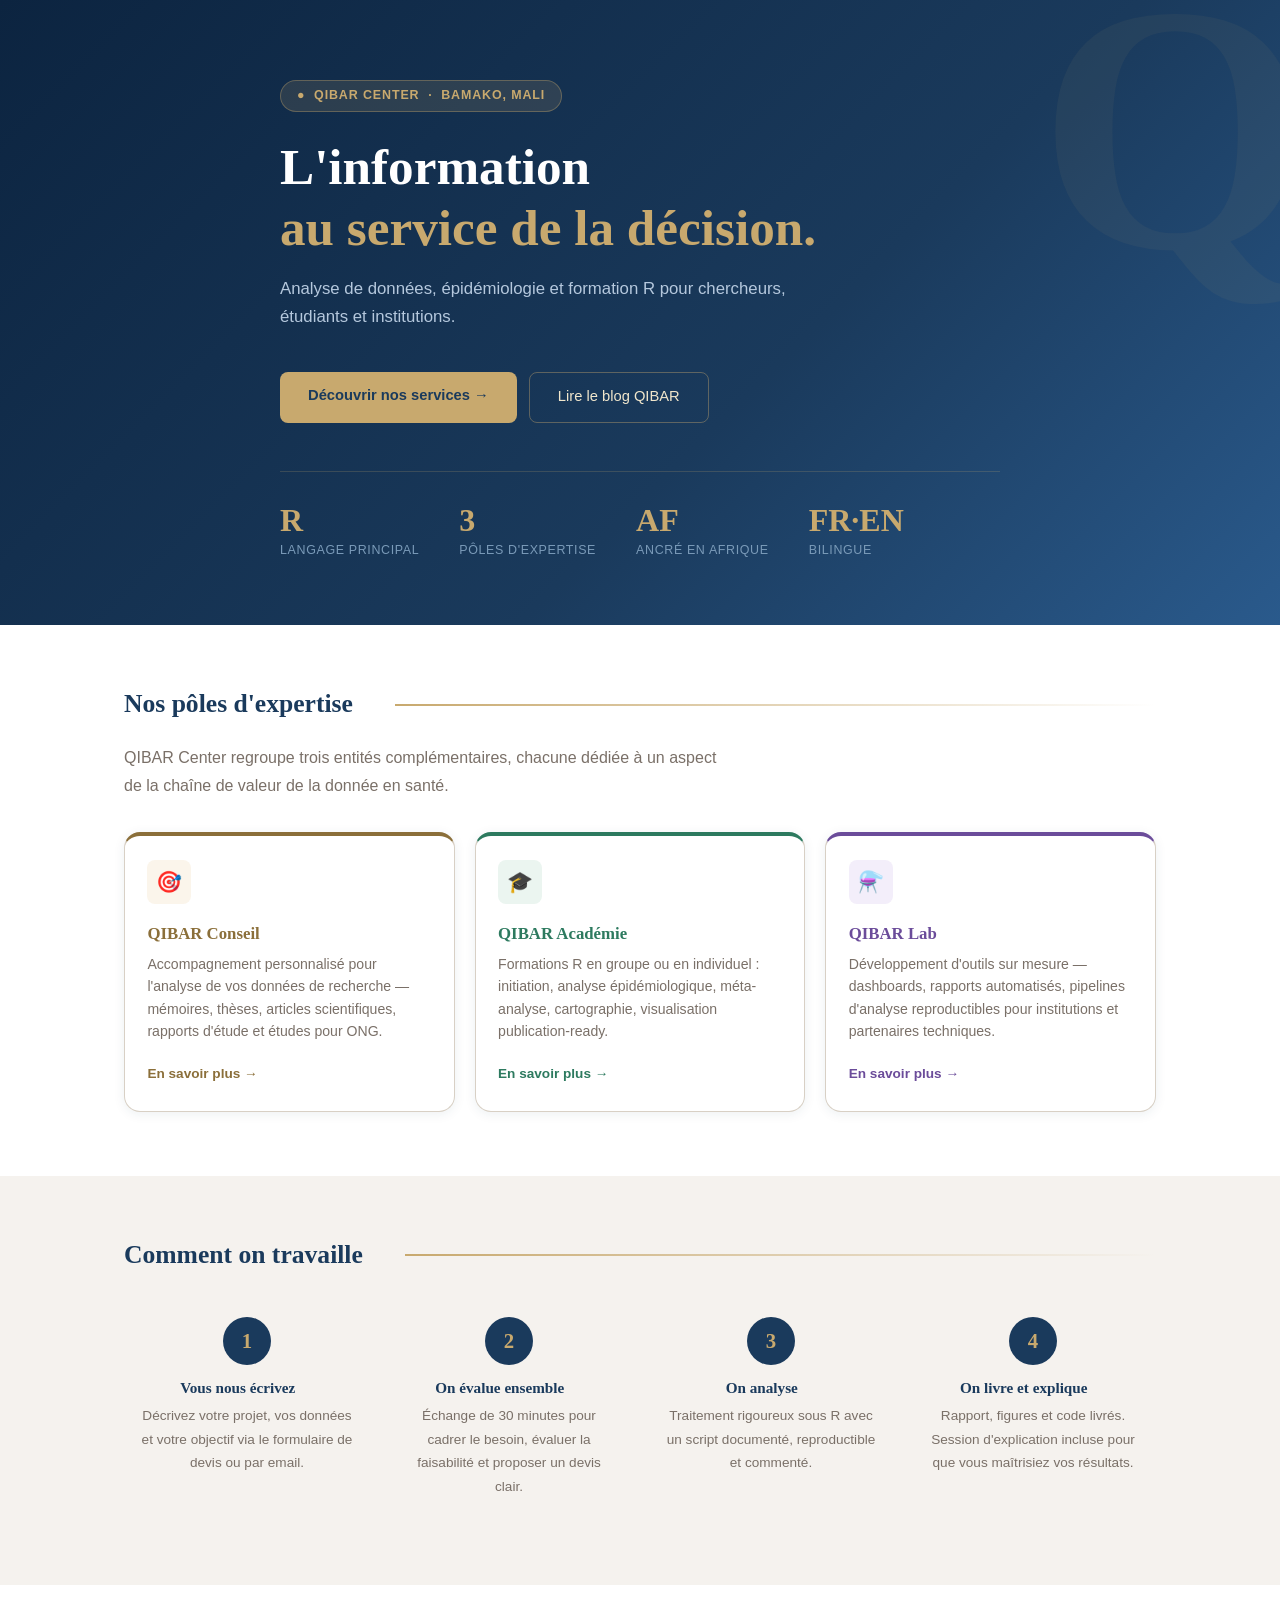
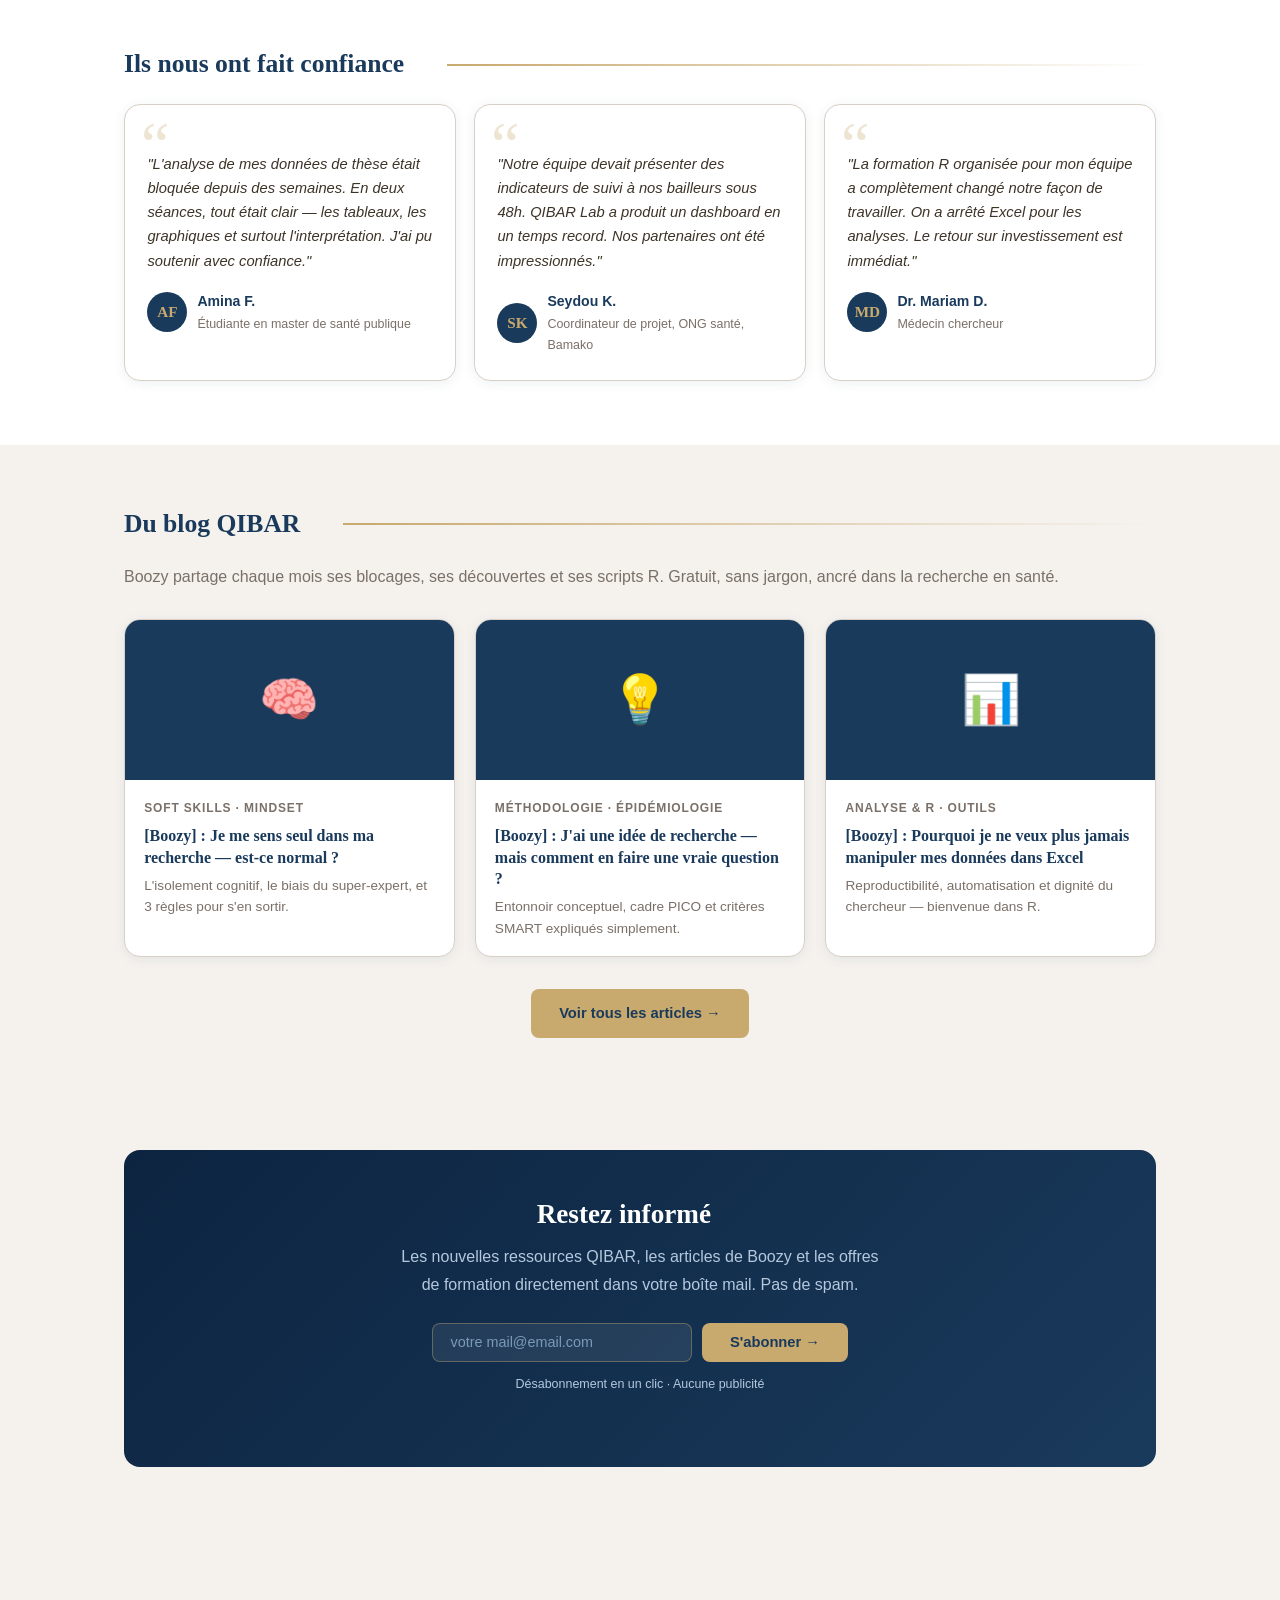
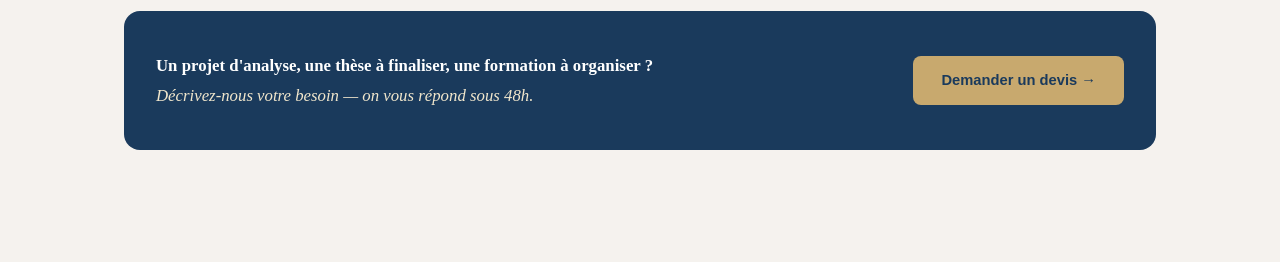
==== docs/index.html @ 80544b4d "Pages" ====
<!DOCTYPE html>
<html xmlns="http://www.w3.org/1999/xhtml" lang="en" xml:lang="en"><head>

<meta charset="utf-8">
<meta name="generator" content="quarto-1.6.32">

<meta name="viewport" content="width=device-width, initial-scale=1.0, user-scalable=yes">


<title>QIBAR Center</title>
<style>
code{white-space: pre-wrap;}
span.smallcaps{font-variant: small-caps;}
div.columns{display: flex; gap: min(4vw, 1.5em);}
div.column{flex: auto; overflow-x: auto;}
div.hanging-indent{margin-left: 1.5em; text-indent: -1.5em;}
ul.task-list{list-style: none;}
ul.task-list li input[type="checkbox"] {
  width: 0.8em;
  margin: 0 0.8em 0.2em -1em; /* quarto-specific, see https://github.com/quarto-dev/quarto-cli/issues/4556 */ 
  vertical-align: middle;
}
.display.math{display: block; text-align: center; margin: 0.5rem auto;}
</style>


<link href="./images/favicon.png" rel="icon" type="image/png">
<script src="site_libs/clipboard/clipboard.min.js"></script>
<script src="site_libs/quarto-html/tabby.min.js"></script>
<script src="site_libs/quarto-html/popper.min.js"></script>
<script src="site_libs/quarto-html/tippy.umd.min.js"></script>
<script src="site_libs/quarto-html/anchor.min.js"></script>
<link href="site_libs/quarto-html/tippy.css" rel="stylesheet">
<link href="site_libs/quarto-html/light-border.css" rel="stylesheet">
<link href="site_libs/quarto-html/quarto-html-5acaefe6876f2fc5583d865d9e6bf35c.min.css" rel="stylesheet" append-hash="true" data-mode="light">
<link href="site_libs/quarto-html/quarto-syntax-highlighting-2486e1f0a3ee9ee1fc393803a1361cdb.css" rel="stylesheet" id="quarto-text-highlighting-styles">
<style>html{ scroll-behavior: smooth; }</style>


<link rel="stylesheet" href="styles.css">
<meta property="og:title" content="QIBAR Center — Data · Research · Formation">
<meta property="og:description" content="Analyse de données, épidémiologie et formation R pour chercheurs et institutions en Afrique.">
<meta property="og:image" content="images/og.png">
<meta property="og:site_name" content="QIBAR Center">
</head>

<body>





<!-- ── HERO ──────────────────────────────────────────────────────────────── -->
<section class="hero">
  <div class="hero-inner">
    <div class="hero-badge">●&nbsp; QIBAR Center &nbsp;·&nbsp; Bamako, Mali</div>
    <h1>L'information<br><span>au service de la décision.</span></h1>
    <p class="hero-sub">
      Analyse de données, épidémiologie et formation R pour chercheurs,
      étudiants et institutions.
    </p>
    <div class="hero-ctas">
      <a href="services.html" class="btn-primary">Découvrir nos services →</a>
      <a href="https://boozygit.github.io/Blog/" target="_blank" class="btn-secondary">Lire le blog QIBAR</a>
    </div>
    <div class="hero-stats">
      <div>
        <span class="stat-val">R</span>
        <span class="stat-label">Langage principal</span>
      </div>
      <div>
        <span class="stat-val">3</span>
        <span class="stat-label">Pôles d'expertise</span>
      </div>
      <div>
        <span class="stat-val">AF</span>
        <span class="stat-label">Ancré en Afrique</span>
      </div>
      <div>
        <span class="stat-val">FR·EN</span>
        <span class="stat-label">Bilingue</span>
      </div>
    </div>
  </div>
</section>

<!-- ── NOS PÔLES ─────────────────────────────────────────────────────────── -->
<section class="section" style="background:#fff">
  <div class="container-qibar">
    <div class="sec-label">
      <h2 class="anchored">Nos pôles d'expertise</h2>
      <div class="sec-line"></div>
    </div>
    <p style="color:var(--qibar-gris);max-width:600px;margin-bottom:2rem">
      QIBAR Center regroupe trois entités complémentaires, chacune dédiée à un
      aspect de la chaîne de valeur de la donnée en santé.
    </p>
    <div class="branches-grid">

      <div class="branch-card conseil">
        <div class="branch-icon">🎯</div>
        <p class="branch-name">QIBAR Conseil</p>
        <p class="branch-desc">
          Accompagnement personnalisé pour l'analyse de vos données de recherche —
          mémoires, thèses, articles scientifiques, rapports d'étude et études pour ONG.
        </p>
        <a href="services.html#conseil" class="branch-link">En savoir plus →</a>
      </div>

      <div class="branch-card academie">
        <div class="branch-icon">🎓</div>
        <p class="branch-name">QIBAR Académie</p>
        <p class="branch-desc">
          Formations R en groupe ou en individuel : initiation, analyse épidémiologique,
          méta-analyse, cartographie, visualisation publication-ready.
        </p>
        <a href="services.html#academie" class="branch-link">En savoir plus →</a>
      </div>

      <div class="branch-card lab">
        <div class="branch-icon">⚗️</div>
        <p class="branch-name">QIBAR Lab</p>
        <p class="branch-desc">
          Développement d'outils sur mesure — dashboards, rapports automatisés,
          pipelines d'analyse reproductibles pour institutions et partenaires techniques.
        </p>
        <a href="services.html#lab" class="branch-link">En savoir plus →</a>
      </div>

    </div>
  </div>
</section>

<!-- ── COMMENT ON TRAVAILLE ──────────────────────────────────────────────── -->
<section class="section" style="background:var(--qibar-sable)">
  <div class="container-qibar">
    <div class="sec-label">
      <h2 class="anchored">Comment on travaille</h2>
      <div class="sec-line"></div>
    </div>
    <div class="process-grid">
      <div class="process-step">
        <div class="process-num">1</div>
        <h4 class="anchored">Vous nous écrivez</h4>
        <p>Décrivez votre projet, vos données et votre objectif via le formulaire de devis ou par email.</p>
      </div>
      <div class="process-step">
        <div class="process-num">2</div>
        <h4 class="anchored">On évalue ensemble</h4>
        <p>Échange de 30 minutes pour cadrer le besoin, évaluer la faisabilité et proposer un devis clair.</p>
      </div>
      <div class="process-step">
        <div class="process-num">3</div>
        <h4 class="anchored">On analyse</h4>
        <p>Traitement rigoureux sous R avec un script documenté, reproductible et commenté.</p>
      </div>
      <div class="process-step">
        <div class="process-num">4</div>
        <h4 class="anchored">On livre et explique</h4>
        <p>Rapport, figures et code livrés. Session d'explication incluse pour que vous maîtrisiez vos résultats.</p>
      </div>
    </div>
  </div>
</section>

<!-- ── TÉMOIGNAGES ────────────────────────────────────────────────────────── -->
<section class="section" style="background:#fff">
  <div class="container-qibar">
    <div class="sec-label">
      <h2 class="anchored">Ils nous ont fait confiance</h2>
      <div class="sec-line"></div>
    </div>
    <div class="testimonials-grid">

      <div class="testimonial-card">
        <p class="testimonial-text">
          "L'analyse de mes données de thèse était bloquée depuis des semaines.
          En deux séances, tout était clair — les tableaux, les graphiques et surtout
          l'interprétation. J'ai pu soutenir avec confiance."
        </p>
        <div class="testimonial-author">
          <div class="author-avatar">AF</div>
          <div>
            <p class="author-name">Amina F.</p>
            <p class="author-role">Étudiante en master de santé publique</p>
          </div>
        </div>
      </div>

      <div class="testimonial-card">
        <p class="testimonial-text">
          "Notre équipe devait présenter des indicateurs de suivi à nos bailleurs
          sous 48h. QIBAR Lab a produit un dashboard en un temps record.
          Nos partenaires ont été impressionnés."
        </p>
        <div class="testimonial-author">
          <div class="author-avatar">SK</div>
          <div>
            <p class="author-name">Seydou K.</p>
            <p class="author-role">Coordinateur de projet, ONG santé, Bamako</p>
          </div>
        </div>
      </div>

      <div class="testimonial-card">
        <p class="testimonial-text">
          "La formation R organisée pour mon équipe a complètement changé notre
          façon de travailler. On a arrêté Excel pour les analyses. Le retour sur
          investissement est immédiat."
        </p>
        <div class="testimonial-author">
          <div class="author-avatar">MD</div>
          <div>
            <p class="author-name">Dr. Mariam D.</p>
            <p class="author-role">Médecin chercheur</p>
          </div>
        </div>
      </div>

    </div>
  </div>
</section>

<!-- ── BLOG PREVIEW ───────────────────────────────────────────────────────── -->
<section class="section" style="background:var(--qibar-sable)">
  <div class="container-qibar">
    <div class="sec-label">
      <h2 class="anchored">Du blog QIBAR</h2>
      <div class="sec-line"></div>
    </div>
    <p style="color:var(--qibar-gris);margin-bottom:1.75rem">
      Boozy partage chaque mois ses blocages, ses découvertes et ses scripts R.
      Gratuit, sans jargon, ancré dans la recherche en santé.
    </p>
    <div class="blog-grid">

      <a href="https://boozygit.github.io/Blog/posts/031-boozy-solitude-chercheur/index.html" target="_blank" class="blog-card">
        <div class="blog-card-img">🧠</div>
        <div class="blog-card-body">
          <p class="blog-card-cat">Soft Skills · Mindset</p>
          <p class="blog-card-title">[Boozy] : Je me sens seul dans ma recherche — est-ce normal ?</p>
          <p class="blog-card-desc">L'isolement cognitif, le biais du super-expert, et 3 règles pour s'en sortir.</p>
        </div>
      </a>

      <a href="https://boozygit.github.io/Blog/posts/001-boozy-idee-question-recherche/index.html" target="_blank" class="blog-card">
        <div class="blog-card-img">💡</div>
        <div class="blog-card-body">
          <p class="blog-card-cat">Méthodologie · Épidémiologie</p>
          <p class="blog-card-title">[Boozy] : J'ai une idée de recherche — mais comment en faire une vraie question ?</p>
          <p class="blog-card-desc">Entonnoir conceptuel, cadre PICO et critères SMART expliqués simplement.</p>
        </div>
      </a>

      <a href="https://boozygit.github.io/Blog/posts/005-boozy-excel-vers-r/index.html" target="_blank" class="blog-card">
        <div class="blog-card-img">📊</div>
        <div class="blog-card-body">
          <p class="blog-card-cat">Analyse &amp; R · Outils</p>
          <p class="blog-card-title">[Boozy] : Pourquoi je ne veux plus jamais manipuler mes données dans Excel</p>
          <p class="blog-card-desc">Reproductibilité, automatisation et dignité du chercheur — bienvenue dans R.</p>
        </div>
      </a>

    </div>
    <div style="text-align:center;margin-top:2rem">
      <a href="https://boozygit.github.io/Blog/" target="_blank" class="btn-primary">
        Voir tous les articles →
      </a>
    </div>
  </div>
</section>

<!-- ── NEWSLETTER ─────────────────────────────────────────────────────────── -->
<section style="padding:0 1.5rem 3rem">
  <div class="container-qibar">
    <div class="newsletter-section">
      <h2 style="border:none;margin-top:0" class="anchored">Restez informé</h2>
      <p>Les nouvelles ressources QIBAR, les articles de Boozy et les offres de formation
         directement dans votre boîte mail. Pas de spam.</p>
      <!-- Remplacer l'action par votre URL Brevo -->
      <form class="newsletter-form" action="https://05f21676.sibforms.com/serve/[base64]" method="post">
        <input type="email" name="EMAIL" placeholder="votre mail@email.com" required="">
        <button type="submit" class="btn-primary">S'abonner →</button>
      </form>
      <p class="newsletter-note">Désabonnement en un clic · Aucune publicité</p>
    </div>
  </div>
</section>

<!-- ── CTA FINAL ──────────────────────────────────────────────────────────── -->
<section style="padding:0 1.5rem 4rem">
  <div class="container-qibar">
    <div class="cta-banner">
      <p><strong>Un projet d'analyse, une thèse à finaliser, une formation à organiser ?</strong><br>
         Décrivez-nous votre besoin — on vous répond sous 48h.</p>
      <a href="contact.html" class="btn-primary">Demander un devis →</a>
    </div>
  </div>
</section>


<script id="quarto-html-after-body" type="application/javascript">
window.document.addEventListener("DOMContentLoaded", function (event) {
  const toggleBodyColorMode = (bsSheetEl) => {
    const mode = bsSheetEl.getAttribute("data-mode");
    const bodyEl = window.document.querySelector("body");
    if (mode === "dark") {
      bodyEl.classList.add("quarto-dark");
      bodyEl.classList.remove("quarto-light");
    } else {
      bodyEl.classList.add("quarto-light");
      bodyEl.classList.remove("quarto-dark");
    }
  }
  const toggleBodyColorPrimary = () => {
    const bsSheetEl = window.document.querySelector("link#quarto-bootstrap");
    if (bsSheetEl) {
      toggleBodyColorMode(bsSheetEl);
    }
  }
  toggleBodyColorPrimary();  
  const tabsets =  window.document.querySelectorAll(".panel-tabset-tabby")
  tabsets.forEach(function(tabset) {
    const tabby = new Tabby('#' + tabset.id);
  });
  const icon = "";
  const anchorJS = new window.AnchorJS();
  anchorJS.options = {
    placement: 'right',
    icon: icon
  };
  anchorJS.add('.anchored');
  const isCodeAnnotation = (el) => {
    for (const clz of el.classList) {
      if (clz.startsWith('code-annotation-')) {                     
        return true;
      }
    }
    return false;
  }
  const onCopySuccess = function(e) {
    // button target
    const button = e.trigger;
    // don't keep focus
    button.blur();
    // flash "checked"
    button.classList.add('code-copy-button-checked');
    var currentTitle = button.getAttribute("title");
    button.setAttribute("title", "Copied!");
    let tooltip;
    if (window.bootstrap) {
      button.setAttribute("data-bs-toggle", "tooltip");
      button.setAttribute("data-bs-placement", "left");
      button.setAttribute("data-bs-title", "Copied!");
      tooltip = new bootstrap.Tooltip(button, 
        { trigger: "manual", 
          customClass: "code-copy-button-tooltip",
          offset: [0, -8]});
      tooltip.show();    
    }
    setTimeout(function() {
      if (tooltip) {
        tooltip.hide();
        button.removeAttribute("data-bs-title");
        button.removeAttribute("data-bs-toggle");
        button.removeAttribute("data-bs-placement");
      }
      button.setAttribute("title", currentTitle);
      button.classList.remove('code-copy-button-checked');
    }, 1000);
    // clear code selection
    e.clearSelection();
  }
  const getTextToCopy = function(trigger) {
      const codeEl = trigger.previousElementSibling.cloneNode(true);
      for (const childEl of codeEl.children) {
        if (isCodeAnnotation(childEl)) {
          childEl.remove();
        }
      }
      return codeEl.innerText;
  }
  const clipboard = new window.ClipboardJS('.code-copy-button:not([data-in-quarto-modal])', {
    text: getTextToCopy
  });
  clipboard.on('success', onCopySuccess);
  if (window.document.getElementById('quarto-embedded-source-code-modal')) {
    // For code content inside modals, clipBoardJS needs to be initialized with a container option
    // TODO: Check when it could be a function (https://github.com/zenorocha/clipboard.js/issues/860)
    const clipboardModal = new window.ClipboardJS('.code-copy-button[data-in-quarto-modal]', {
      text: getTextToCopy,
      container: window.document.getElementById('quarto-embedded-source-code-modal')
    });
    clipboardModal.on('success', onCopySuccess);
  }
    var localhostRegex = new RegExp(/^(?:http|https):\/\/localhost\:?[0-9]*\//);
    var mailtoRegex = new RegExp(/^mailto:/);
      var filterRegex = new RegExp('/' + window.location.host + '/');
    var isInternal = (href) => {
        return filterRegex.test(href) || localhostRegex.test(href) || mailtoRegex.test(href);
    }
    // Inspect non-navigation links and adorn them if external
 	var links = window.document.querySelectorAll('a[href]:not(.nav-link):not(.navbar-brand):not(.toc-action):not(.sidebar-link):not(.sidebar-item-toggle):not(.pagination-link):not(.no-external):not([aria-hidden]):not(.dropdown-item):not(.quarto-navigation-tool):not(.about-link)');
    for (var i=0; i<links.length; i++) {
      const link = links[i];
      if (!isInternal(link.href)) {
        // undo the damage that might have been done by quarto-nav.js in the case of
        // links that we want to consider external
        if (link.dataset.originalHref !== undefined) {
          link.href = link.dataset.originalHref;
        }
          // target, if specified
          link.setAttribute("target", "_blank");
          if (link.getAttribute("rel") === null) {
            link.setAttribute("rel", "noopener");
          }
      }
    }
  function tippyHover(el, contentFn, onTriggerFn, onUntriggerFn) {
    const config = {
      allowHTML: true,
      maxWidth: 500,
      delay: 100,
      arrow: false,
      appendTo: function(el) {
          return el.parentElement;
      },
      interactive: true,
      interactiveBorder: 10,
      theme: 'light-border',
      placement: 'bottom-start',
    };
    if (contentFn) {
      config.content = contentFn;
    }
    if (onTriggerFn) {
      config.onTrigger = onTriggerFn;
    }
    if (onUntriggerFn) {
      config.onUntrigger = onUntriggerFn;
    }
    window.tippy(el, config); 
  }
  const noterefs = window.document.querySelectorAll('a[role="doc-noteref"]');
  for (var i=0; i<noterefs.length; i++) {
    const ref = noterefs[i];
    tippyHover(ref, function() {
      // use id or data attribute instead here
      let href = ref.getAttribute('data-footnote-href') || ref.getAttribute('href');
      try { href = new URL(href).hash; } catch {}
      const id = href.replace(/^#\/?/, "");
      const note = window.document.getElementById(id);
      if (note) {
        return note.innerHTML;
      } else {
        return "";
      }
    });
  }
  const xrefs = window.document.querySelectorAll('a.quarto-xref');
  const processXRef = (id, note) => {
    // Strip column container classes
    const stripColumnClz = (el) => {
      el.classList.remove("page-full", "page-columns");
      if (el.children) {
        for (const child of el.children) {
          stripColumnClz(child);
        }
      }
    }
    stripColumnClz(note)
    if (id === null || id.startsWith('sec-')) {
      // Special case sections, only their first couple elements
      const container = document.createElement("div");
      if (note.children && note.children.length > 2) {
        container.appendChild(note.children[0].cloneNode(true));
        for (let i = 1; i < note.children.length; i++) {
          const child = note.children[i];
          if (child.tagName === "P" && child.innerText === "") {
            continue;
          } else {
            container.appendChild(child.cloneNode(true));
            break;
          }
        }
        if (window.Quarto?.typesetMath) {
          window.Quarto.typesetMath(container);
        }
        return container.innerHTML
      } else {
        if (window.Quarto?.typesetMath) {
          window.Quarto.typesetMath(note);
        }
        return note.innerHTML;
      }
    } else {
      // Remove any anchor links if they are present
      const anchorLink = note.querySelector('a.anchorjs-link');
      if (anchorLink) {
        anchorLink.remove();
      }
      if (window.Quarto?.typesetMath) {
        window.Quarto.typesetMath(note);
      }
      // TODO in 1.5, we should make sure this works without a callout special case
      if (note.classList.contains("callout")) {
        return note.outerHTML;
      } else {
        return note.innerHTML;
      }
    }
  }
  for (var i=0; i<xrefs.length; i++) {
    const xref = xrefs[i];
    tippyHover(xref, undefined, function(instance) {
      instance.disable();
      let url = xref.getAttribute('href');
      let hash = undefined; 
      if (url.startsWith('#')) {
        hash = url;
      } else {
        try { hash = new URL(url).hash; } catch {}
      }
      if (hash) {
        const id = hash.replace(/^#\/?/, "");
        const note = window.document.getElementById(id);
        if (note !== null) {
          try {
            const html = processXRef(id, note.cloneNode(true));
            instance.setContent(html);
          } finally {
            instance.enable();
            instance.show();
          }
        } else {
          // See if we can fetch this
          fetch(url.split('#')[0])
          .then(res => res.text())
          .then(html => {
            const parser = new DOMParser();
            const htmlDoc = parser.parseFromString(html, "text/html");
            const note = htmlDoc.getElementById(id);
            if (note !== null) {
              const html = processXRef(id, note);
              instance.setContent(html);
            } 
          }).finally(() => {
            instance.enable();
            instance.show();
          });
        }
      } else {
        // See if we can fetch a full url (with no hash to target)
        // This is a special case and we should probably do some content thinning / targeting
        fetch(url)
        .then(res => res.text())
        .then(html => {
          const parser = new DOMParser();
          const htmlDoc = parser.parseFromString(html, "text/html");
          const note = htmlDoc.querySelector('main.content');
          if (note !== null) {
            // This should only happen for chapter cross references
            // (since there is no id in the URL)
            // remove the first header
            if (note.children.length > 0 && note.children[0].tagName === "HEADER") {
              note.children[0].remove();
            }
            const html = processXRef(null, note);
            instance.setContent(html);
          } 
        }).finally(() => {
          instance.enable();
          instance.show();
        });
      }
    }, function(instance) {
    });
  }
      let selectedAnnoteEl;
      const selectorForAnnotation = ( cell, annotation) => {
        let cellAttr = 'data-code-cell="' + cell + '"';
        let lineAttr = 'data-code-annotation="' +  annotation + '"';
        const selector = 'span[' + cellAttr + '][' + lineAttr + ']';
        return selector;
      }
      const selectCodeLines = (annoteEl) => {
        const doc = window.document;
        const targetCell = annoteEl.getAttribute("data-target-cell");
        const targetAnnotation = annoteEl.getAttribute("data-target-annotation");
        const annoteSpan = window.document.querySelector(selectorForAnnotation(targetCell, targetAnnotation));
        const lines = annoteSpan.getAttribute("data-code-lines").split(",");
        const lineIds = lines.map((line) => {
          return targetCell + "-" + line;
        })
        let top = null;
        let height = null;
        let parent = null;
        if (lineIds.length > 0) {
            //compute the position of the single el (top and bottom and make a div)
            const el = window.document.getElementById(lineIds[0]);
            top = el.offsetTop;
            height = el.offsetHeight;
            parent = el.parentElement.parentElement;
          if (lineIds.length > 1) {
            const lastEl = window.document.getElementById(lineIds[lineIds.length - 1]);
            const bottom = lastEl.offsetTop + lastEl.offsetHeight;
            height = bottom - top;
          }
          if (top !== null && height !== null && parent !== null) {
            // cook up a div (if necessary) and position it 
            let div = window.document.getElementById("code-annotation-line-highlight");
            if (div === null) {
              div = window.document.createElement("div");
              div.setAttribute("id", "code-annotation-line-highlight");
              div.style.position = 'absolute';
              parent.appendChild(div);
            }
            div.style.top = top - 2 + "px";
            div.style.height = height + 4 + "px";
            div.style.left = 0;
            let gutterDiv = window.document.getElementById("code-annotation-line-highlight-gutter");
            if (gutterDiv === null) {
              gutterDiv = window.document.createElement("div");
              gutterDiv.setAttribute("id", "code-annotation-line-highlight-gutter");
              gutterDiv.style.position = 'absolute';
              const codeCell = window.document.getElementById(targetCell);
              const gutter = codeCell.querySelector('.code-annotation-gutter');
              gutter.appendChild(gutterDiv);
            }
            gutterDiv.style.top = top - 2 + "px";
            gutterDiv.style.height = height + 4 + "px";
          }
          selectedAnnoteEl = annoteEl;
        }
      };
      const unselectCodeLines = () => {
        const elementsIds = ["code-annotation-line-highlight", "code-annotation-line-highlight-gutter"];
        elementsIds.forEach((elId) => {
          const div = window.document.getElementById(elId);
          if (div) {
            div.remove();
          }
        });
        selectedAnnoteEl = undefined;
      };
        // Handle positioning of the toggle
    window.addEventListener(
      "resize",
      throttle(() => {
        elRect = undefined;
        if (selectedAnnoteEl) {
          selectCodeLines(selectedAnnoteEl);
        }
      }, 10)
    );
    function throttle(fn, ms) {
    let throttle = false;
    let timer;
      return (...args) => {
        if(!throttle) { // first call gets through
            fn.apply(this, args);
            throttle = true;
        } else { // all the others get throttled
            if(timer) clearTimeout(timer); // cancel #2
            timer = setTimeout(() => {
              fn.apply(this, args);
              timer = throttle = false;
            }, ms);
        }
      };
    }
      // Attach click handler to the DT
      const annoteDls = window.document.querySelectorAll('dt[data-target-cell]');
      for (const annoteDlNode of annoteDls) {
        annoteDlNode.addEventListener('click', (event) => {
          const clickedEl = event.target;
          if (clickedEl !== selectedAnnoteEl) {
            unselectCodeLines();
            const activeEl = window.document.querySelector('dt[data-target-cell].code-annotation-active');
            if (activeEl) {
              activeEl.classList.remove('code-annotation-active');
            }
            selectCodeLines(clickedEl);
            clickedEl.classList.add('code-annotation-active');
          } else {
            // Unselect the line
            unselectCodeLines();
            clickedEl.classList.remove('code-annotation-active');
          }
        });
      }
  const findCites = (el) => {
    const parentEl = el.parentElement;
    if (parentEl) {
      const cites = parentEl.dataset.cites;
      if (cites) {
        return {
          el,
          cites: cites.split(' ')
        };
      } else {
        return findCites(el.parentElement)
      }
    } else {
      return undefined;
    }
  };
  var bibliorefs = window.document.querySelectorAll('a[role="doc-biblioref"]');
  for (var i=0; i<bibliorefs.length; i++) {
    const ref = bibliorefs[i];
    const citeInfo = findCites(ref);
    if (citeInfo) {
      tippyHover(citeInfo.el, function() {
        var popup = window.document.createElement('div');
        citeInfo.cites.forEach(function(cite) {
          var citeDiv = window.document.createElement('div');
          citeDiv.classList.add('hanging-indent');
          citeDiv.classList.add('csl-entry');
          var biblioDiv = window.document.getElementById('ref-' + cite);
          if (biblioDiv) {
            citeDiv.innerHTML = biblioDiv.innerHTML;
          }
          popup.appendChild(citeDiv);
        });
        return popup.innerHTML;
      });
    }
  }
});
</script>




<script src="site_libs/quarto-html/zenscroll-min.js"></script>
</body></html>
---- docs/site_libs/quarto-html/tippy.css ----
.tippy-box[data-animation=fade][data-state=hidden]{opacity:0}[data-tippy-root]{max-width:calc(100vw - 10px)}.tippy-box{position:relative;background-color:#333;color:#fff;border-radius:4px;font-size:14px;line-height:1.4;white-space:normal;outline:0;transition-property:transform,visibility,opacity}.tippy-box[data-placement^=top]>.tippy-arrow{bottom:0}.tippy-box[data-placement^=top]>.tippy-arrow:before{bottom:-7px;left:0;border-width:8px 8px 0;border-top-color:initial;transform-origin:center top}.tippy-box[data-placement^=bottom]>.tippy-arrow{top:0}.tippy-box[data-placement^=bottom]>.tippy-arrow:before{top:-7px;left:0;border-width:0 8px 8px;border-bottom-color:initial;transform-origin:center bottom}.tippy-box[data-placement^=left]>.tippy-arrow{right:0}.tippy-box[data-placement^=left]>.tippy-arrow:before{border-width:8px 0 8px 8px;border-left-color:initial;right:-7px;transform-origin:center left}.tippy-box[data-placement^=right]>.tippy-arrow{left:0}.tippy-box[data-placement^=right]>.tippy-arrow:before{left:-7px;border-width:8px 8px 8px 0;border-right-color:initial;transform-origin:center right}.tippy-box[data-inertia][data-state=visible]{transition-timing-function:cubic-bezier(.54,1.5,.38,1.11)}.tippy-arrow{width:16px;height:16px;color:#333}.tippy-arrow:before{content:"";position:absolute;border-color:transparent;border-style:solid}.tippy-content{position:relative;padding:5px 9px;z-index:1}
---- docs/site_libs/quarto-html/light-border.css ----
.tippy-box[data-theme~=light-border]{background-color:#fff;background-clip:padding-box;border:1px solid rgba(0,8,16,.15);color:#333;box-shadow:0 4px 14px -2px rgba(0,8,16,.08)}.tippy-box[data-theme~=light-border]>.tippy-backdrop{background-color:#fff}.tippy-box[data-theme~=light-border]>.tippy-arrow:after,.tippy-box[data-theme~=light-border]>.tippy-svg-arrow:after{content:"";position:absolute;z-index:-1}.tippy-box[data-theme~=light-border]>.tippy-arrow:after{border-color:transparent;border-style:solid}.tippy-box[data-theme~=light-border][data-placement^=top]>.tippy-arrow:before{border-top-color:#fff}.tippy-box[data-theme~=light-border][data-placement^=top]>.tippy-arrow:after{border-top-color:rgba(0,8,16,.2);border-width:7px 7px 0;top:17px;left:1px}.tippy-box[data-theme~=light-border][data-placement^=top]>.tippy-svg-arrow>svg{top:16px}.tippy-box[data-theme~=light-border][data-placement^=top]>.tippy-svg-arrow:after{top:17px}.tippy-box[data-theme~=light-border][data-placement^=bottom]>.tippy-arrow:before{border-bottom-color:#fff;bottom:16px}.tippy-box[data-theme~=light-border][data-placement^=bottom]>.tippy-arrow:after{border-bottom-color:rgba(0,8,16,.2);border-width:0 7px 7px;bottom:17px;left:1px}.tippy-box[data-theme~=light-border][data-placement^=bottom]>.tippy-svg-arrow>svg{bottom:16px}.tippy-box[data-theme~=light-border][data-placement^=bottom]>.tippy-svg-arrow:after{bottom:17px}.tippy-box[data-theme~=light-border][data-placement^=left]>.tippy-arrow:before{border-left-color:#fff}.tippy-box[data-theme~=light-border][data-placement^=left]>.tippy-arrow:after{border-left-color:rgba(0,8,16,.2);border-width:7px 0 7px 7px;left:17px;top:1px}.tippy-box[data-theme~=light-border][data-placement^=left]>.tippy-svg-arrow>svg{left:11px}.tippy-box[data-theme~=light-border][data-placement^=left]>.tippy-svg-arrow:after{left:12px}.tippy-box[data-theme~=light-border][data-placement^=right]>.tippy-arrow:before{border-right-color:#fff;right:16px}.tippy-box[data-theme~=light-border][data-placement^=right]>.tippy-arrow:after{border-width:7px 7px 7px 0;right:17px;top:1px;border-right-color:rgba(0,8,16,.2)}.tippy-box[data-theme~=light-border][data-placement^=right]>.tippy-svg-arrow>svg{right:11px}.tippy-box[data-theme~=light-border][data-placement^=right]>.tippy-svg-arrow:after{right:12px}.tippy-box[data-theme~=light-border]>.tippy-svg-arrow{fill:#fff}.tippy-box[data-theme~=light-border]>.tippy-svg-arrow:after{background-image:url([data-uri]);background-size:16px 6px;width:16px;height:6px}
---- docs/site_libs/quarto-html/quarto-html-5acaefe6876f2fc5583d865d9e6bf35c.min.css ----
.top-right{position:absolute;top:1em;right:1em}.visually-hidden{border:0;clip:rect(0 0 0 0);height:auto;margin:0;overflow:hidden;padding:0;position:absolute;width:1px;white-space:nowrap}.hidden{display:none !important}.zindex-bottom{z-index:-1 !important}figure.figure{display:block}.quarto-layout-panel{margin-bottom:1em}.quarto-layout-panel>figure{width:100%}.quarto-layout-panel>figure>figcaption,.quarto-layout-panel>.panel-caption{margin-top:10pt}.quarto-layout-panel>.table-caption{margin-top:0px}.table-caption p{margin-bottom:.5em}.quarto-layout-row{display:flex;flex-direction:row;align-items:flex-start}.quarto-layout-valign-top{align-items:flex-start}.quarto-layout-valign-bottom{align-items:flex-end}.quarto-layout-valign-center{align-items:center}.quarto-layout-cell{position:relative;margin-right:20px}.quarto-layout-cell:last-child{margin-right:0}.quarto-layout-cell figure,.quarto-layout-cell>p{margin:.2em}.quarto-layout-cell img{max-width:100%}.quarto-layout-cell .html-widget{width:100% !important}.quarto-layout-cell div figure p{margin:0}.quarto-layout-cell figure{display:block;margin-inline-start:0;margin-inline-end:0}.quarto-layout-cell table{display:inline-table}.quarto-layout-cell-subref figcaption,figure .quarto-layout-row figure figcaption{text-align:center;font-style:italic}.quarto-figure{position:relative;margin-bottom:1em}.quarto-figure>figure{width:100%;margin-bottom:0}.quarto-figure-left>figure>p,.quarto-figure-left>figure>div{text-align:left}.quarto-figure-center>figure>p,.quarto-figure-center>figure>div{text-align:center}.quarto-figure-right>figure>p,.quarto-figure-right>figure>div{text-align:right}.quarto-figure>figure>div.cell-annotation,.quarto-figure>figure>div code{text-align:left}figure>p:empty{display:none}figure>p:first-child{margin-top:0;margin-bottom:0}figure>figcaption.quarto-float-caption-bottom{margin-bottom:.5em}figure>figcaption.quarto-float-caption-top{margin-top:.5em}div[id^=tbl-]{position:relative}.quarto-figure>.anchorjs-link{position:absolute;top:.6em;right:.5em}div[id^=tbl-]>.anchorjs-link{position:absolute;top:.7em;right:.3em}.quarto-figure:hover>.anchorjs-link,div[id^=tbl-]:hover>.anchorjs-link,h2:hover>.anchorjs-link,h3:hover>.anchorjs-link,h4:hover>.anchorjs-link,h5:hover>.anchorjs-link,h6:hover>.anchorjs-link,.reveal-anchorjs-link>.anchorjs-link{opacity:1}#title-block-header{margin-block-end:1rem;position:relative;margin-top:-1px}#title-block-header .abstract{margin-block-start:1rem}#title-block-header .abstract .abstract-title{font-weight:600}#title-block-header a{text-decoration:none}#title-block-header .author,#title-block-header .date,#title-block-header .doi{margin-block-end:.2rem}#title-block-header .quarto-title-block>div{display:flex}#title-block-header .quarto-title-block>div>h1{flex-grow:1}#title-block-header .quarto-title-block>div>button{flex-shrink:0;height:2.25rem;margin-top:0}tr.header>th>p:last-of-type{margin-bottom:0px}table,table.table{margin-top:.5rem;margin-bottom:.5rem}caption,.table-caption{padding-top:.5rem;padding-bottom:.5rem;text-align:center}figure.quarto-float-tbl figcaption.quarto-float-caption-top{margin-top:.5rem;margin-bottom:.25rem;text-align:center}figure.quarto-float-tbl figcaption.quarto-float-caption-bottom{padding-top:.25rem;margin-bottom:.5rem;text-align:center}.utterances{max-width:none;margin-left:-8px}iframe{margin-bottom:1em}details{margin-bottom:1em}details[show]{margin-bottom:0}details>summary{color:#6f6f6f}details>summary>p:only-child{display:inline}pre.sourceCode,code.sourceCode{position:relative}dd code:not(.sourceCode),p code:not(.sourceCode){white-space:pre-wrap}code{white-space:pre}@media print{code{white-space:pre-wrap}}pre>code{display:block}pre>code.sourceCode{white-space:pre}pre>code.sourceCode>span>a:first-child::before{text-decoration:none}pre.code-overflow-wrap>code.sourceCode{white-space:pre-wrap}pre.code-overflow-scroll>code.sourceCode{white-space:pre}code a:any-link{color:inherit;text-decoration:none}code a:hover{color:inherit;text-decoration:underline}ul.task-list{padding-left:1em}[data-tippy-root]{display:inline-block}.tippy-content .footnote-back{display:none}.footnote-back{margin-left:.2em}.tippy-content{overflow-x:auto}.quarto-embedded-source-code{display:none}.quarto-unresolved-ref{font-weight:600}.quarto-cover-image{max-width:35%;float:right;margin-left:30px}.cell-output-display .widget-subarea{margin-bottom:1em}.cell-output-display:not(.no-overflow-x),.knitsql-table:not(.no-overflow-x){overflow-x:auto}.panel-input{margin-bottom:1em}.panel-input>div,.panel-input>div>div{display:inline-block;vertical-align:top;padding-right:12px}.panel-input>p:last-child{margin-bottom:0}.layout-sidebar{margin-bottom:1em}.layout-sidebar .tab-content{border:none}.tab-content>.page-columns.active{display:grid}div.sourceCode>iframe{width:100%;height:300px;margin-bottom:-0.5em}a{text-underline-offset:3px}div.ansi-escaped-output{font-family:monospace;display:block}/*!
*
* ansi colors from IPython notebook's
*
* we also add `bright-[color]-` synonyms for the `-[color]-intense` classes since
* that seems to be what ansi_up emits
*
*/.ansi-black-fg{color:#3e424d}.ansi-black-bg{background-color:#3e424d}.ansi-black-intense-black,.ansi-bright-black-fg{color:#282c36}.ansi-black-intense-black,.ansi-bright-black-bg{background-color:#282c36}.ansi-red-fg{color:#e75c58}.ansi-red-bg{background-color:#e75c58}.ansi-red-intense-red,.ansi-bright-red-fg{color:#b22b31}.ansi-red-intense-red,.ansi-bright-red-bg{background-color:#b22b31}.ansi-green-fg{color:#00a250}.ansi-green-bg{background-color:#00a250}.ansi-green-intense-green,.ansi-bright-green-fg{color:#007427}.ansi-green-intense-green,.ansi-bright-green-bg{background-color:#007427}.ansi-yellow-fg{color:#ddb62b}.ansi-yellow-bg{background-color:#ddb62b}.ansi-yellow-intense-yellow,.ansi-bright-yellow-fg{color:#b27d12}.ansi-yellow-intense-yellow,.ansi-bright-yellow-bg{background-color:#b27d12}.ansi-blue-fg{color:#208ffb}.ansi-blue-bg{background-color:#208ffb}.ansi-blue-intense-blue,.ansi-bright-blue-fg{color:#0065ca}.ansi-blue-intense-blue,.ansi-bright-blue-bg{background-color:#0065ca}.ansi-magenta-fg{color:#d160c4}.ansi-magenta-bg{background-color:#d160c4}.ansi-magenta-intense-magenta,.ansi-bright-magenta-fg{color:#a03196}.ansi-magenta-intense-magenta,.ansi-bright-magenta-bg{background-color:#a03196}.ansi-cyan-fg{color:#60c6c8}.ansi-cyan-bg{background-color:#60c6c8}.ansi-cyan-intense-cyan,.ansi-bright-cyan-fg{color:#258f8f}.ansi-cyan-intense-cyan,.ansi-bright-cyan-bg{background-color:#258f8f}.ansi-white-fg{color:#c5c1b4}.ansi-white-bg{background-color:#c5c1b4}.ansi-white-intense-white,.ansi-bright-white-fg{color:#a1a6b2}.ansi-white-intense-white,.ansi-bright-white-bg{background-color:#a1a6b2}.ansi-default-inverse-fg{color:#fff}.ansi-default-inverse-bg{background-color:#000}.ansi-bold{font-weight:bold}.ansi-underline{text-decoration:underline}:root{--quarto-body-bg: #fff;--quarto-body-color: #222;--quarto-text-muted: #6f6f6f;--quarto-border-color: #6f6f6f;--quarto-border-width: 1px;--quarto-border-radius: 4px}table.gt_table{color:var(--quarto-body-color);font-size:1em;width:100%;background-color:rgba(0,0,0,0);border-top-width:inherit;border-bottom-width:inherit;border-color:var(--quarto-border-color)}table.gt_table th.gt_column_spanner_outer{color:var(--quarto-body-color);background-color:rgba(0,0,0,0);border-top-width:inherit;border-bottom-width:inherit;border-color:var(--quarto-border-color)}table.gt_table th.gt_col_heading{color:var(--quarto-body-color);font-weight:bold;background-color:rgba(0,0,0,0)}table.gt_table thead.gt_col_headings{border-bottom:1px solid currentColor;border-top-width:inherit;border-top-color:var(--quarto-border-color)}table.gt_table thead.gt_col_headings:not(:first-child){border-top-width:1px;border-top-color:var(--quarto-border-color)}table.gt_table td.gt_row{border-bottom-width:1px;border-bottom-color:var(--quarto-border-color);border-top-width:0px}table.gt_table tbody.gt_table_body{border-top-width:1px;border-bottom-width:1px;border-bottom-color:var(--quarto-border-color);border-top-color:currentColor}div.columns{display:initial;gap:initial}div.column{display:inline-block;overflow-x:initial;vertical-align:top;width:50%}.code-annotation-tip-content{word-wrap:break-word}.code-annotation-container-hidden{display:none !important}dl.code-annotation-container-grid{display:grid;grid-template-columns:min-content auto}dl.code-annotation-container-grid dt{grid-column:1}dl.code-annotation-container-grid dd{grid-column:2}pre.sourceCode.code-annotation-code{padding-right:0}code.sourceCode .code-annotation-anchor{z-index:100;position:relative;float:right;background-color:rgba(0,0,0,0)}input[type=checkbox]{margin-right:.5ch}:root{--mermaid-bg-color: #fff;--mermaid-edge-color: #999;--mermaid-node-fg-color: #222;--mermaid-fg-color: #222;--mermaid-fg-color--lighter: #3c3c3c;--mermaid-fg-color--lightest: #555555;--mermaid-font-family: sans-serif;--mermaid-label-bg-color: #fff;--mermaid-label-fg-color: #468;--mermaid-node-bg-color: rgba(68, 102, 136, 0.1);--mermaid-node-fg-color: #222}@media print{:root{font-size:11pt}#quarto-sidebar,#TOC,.nav-page{display:none}.page-columns .content{grid-column-start:page-start}.fixed-top{position:relative}.panel-caption,.figure-caption,figcaption{color:#666}}.code-copy-button{position:absolute;top:0;right:0;border:0;margin-top:5px;margin-right:5px;background-color:rgba(0,0,0,0);z-index:3}.code-copy-button:focus{outline:none}.code-copy-button-tooltip{font-size:.75em}pre.sourceCode:hover>.code-copy-button>.bi::before{display:inline-block;height:1rem;width:1rem;content:"";vertical-align:-0.125em;background-image:url('data:image/svg+xml,<svg xmlns="http://www.w3.org/2000/svg" width="16" height="16" fill="rgb(111, 111, 111)" viewBox="0 0 16 16"><path d="M4 1.5H3a2 2 0 0 0-2 2V14a2 2 0 0 0 2 2h10a2 2 0 0 0 2-2V3.5a2 2 0 0 0-2-2h-1v1h1a1 1 0 0 1 1 1V14a1 1 0 0 1-1 1H3a1 1 0 0 1-1-1V3.5a1 1 0 0 1 1-1h1v-1z"/><path d="M9.5 1a.5.5 0 0 1 .5.5v1a.5.5 0 0 1-.5.5h-3a.5.5 0 0 1-.5-.5v-1a.5.5 0 0 1 .5-.5h3zm-3-1A1.5 1.5 0 0 0 5 1.5v1A1.5 1.5 0 0 0 6.5 4h3A1.5 1.5 0 0 0 11 2.5v-1A1.5 1.5 0 0 0 9.5 0h-3z"/></svg>');background-repeat:no-repeat;background-size:1rem 1rem}pre.sourceCode:hover>.code-copy-button-checked>.bi::before{background-image:url('data:image/svg+xml,<svg xmlns="http://www.w3.org/2000/svg" width="16" height="16" fill="rgb(111, 111, 111)" viewBox="0 0 16 16"><path d="M13.854 3.646a.5.5 0 0 1 0 .708l-7 7a.5.5 0 0 1-.708 0l-3.5-3.5a.5.5 0 1 1 .708-.708L6.5 10.293l6.646-6.647a.5.5 0 0 1 .708 0z"/></svg>')}pre.sourceCode:hover>.code-copy-button:hover>.bi::before{background-image:url('data:image/svg+xml,<svg xmlns="http://www.w3.org/2000/svg" width="16" height="16" fill="rgb(13, 110, 253)" viewBox="0 0 16 16"><path d="M4 1.5H3a2 2 0 0 0-2 2V14a2 2 0 0 0 2 2h10a2 2 0 0 0 2-2V3.5a2 2 0 0 0-2-2h-1v1h1a1 1 0 0 1 1 1V14a1 1 0 0 1-1 1H3a1 1 0 0 1-1-1V3.5a1 1 0 0 1 1-1h1v-1z"/><path d="M9.5 1a.5.5 0 0 1 .5.5v1a.5.5 0 0 1-.5.5h-3a.5.5 0 0 1-.5-.5v-1a.5.5 0 0 1 .5-.5h3zm-3-1A1.5 1.5 0 0 0 5 1.5v1A1.5 1.5 0 0 0 6.5 4h3A1.5 1.5 0 0 0 11 2.5v-1A1.5 1.5 0 0 0 9.5 0h-3z"/></svg>')}pre.sourceCode:hover>.code-copy-button-checked:hover>.bi::before{background-image:url('data:image/svg+xml,<svg xmlns="http://www.w3.org/2000/svg" width="16" height="16" fill="rgb(13, 110, 253)"  viewBox="0 0 16 16"><path d="M13.854 3.646a.5.5 0 0 1 0 .708l-7 7a.5.5 0 0 1-.708 0l-3.5-3.5a.5.5 0 1 1 .708-.708L6.5 10.293l6.646-6.647a.5.5 0 0 1 .708 0z"/></svg>')}.panel-tabset [role=tablist]{border-bottom:1px solid #dee2e6;list-style:none;margin:0;padding:0;width:100%}.panel-tabset [role=tablist] *{-webkit-box-sizing:border-box;box-sizing:border-box}@media(min-width: 30em){.panel-tabset [role=tablist] li{display:inline-block}}.panel-tabset [role=tab]{border:1px solid rgba(0,0,0,0);border-top-color:#dee2e6;display:block;padding:.5em 1em;text-decoration:none}@media(min-width: 30em){.panel-tabset [role=tab]{border-top-color:rgba(0,0,0,0);display:inline-block;margin-bottom:-1px}}.panel-tabset [role=tab][aria-selected=true]{background-color:#dee2e6}@media(min-width: 30em){.panel-tabset [role=tab][aria-selected=true]{background-color:rgba(0,0,0,0);border:1px solid #dee2e6;border-bottom-color:#fff}}@media(min-width: 30em){.panel-tabset [role=tab]:hover:not([aria-selected=true]){border:1px solid #dee2e6}}.img-fluid{max-width:100%;height:auto}:root{--quarto-scss-export-body-bg: #fff;--quarto-scss-export-body-color: #222;--quarto-scss-export-text-muted: #6f6f6f;--quarto-scss-export-border-color: #6f6f6f;--quarto-scss-export-table-border-color: #6f6f6f;--quarto-scss-export-btn-code-copy-color: #6f6f6f;--quarto-scss-export-btn-code-copy-color-active: #0d6efd;--quarto-scss-export-primary: #468;--quarto-scss-export-secondary: #999;--quarto-scss-export-mermaid-bg-color: #fff;--quarto-scss-export-mermaid-edge-color: #999;--quarto-scss-export-mermaid-node-fg-color: #222;--quarto-scss-export-mermaid-fg-color: #222;--quarto-scss-export-mermaid-fg-color--lighter: #3c3c3c;--quarto-scss-export-mermaid-fg-color--lightest: #555555;--quarto-scss-export-mermaid-label-bg-color: #fff;--quarto-scss-export-mermaid-label-fg-color: #468;--quarto-scss-export-mermaid-node-bg-color: rgba(68, 102, 136, 0.1);--quarto-scss-export-tabset-border-color: rgb(222, 226, 230)}
---- docs/site_libs/quarto-html/quarto-syntax-highlighting-2486e1f0a3ee9ee1fc393803a1361cdb.css ----
/* quarto syntax highlight colors */
:root {
  --quarto-hl-ot-color: #003B4F;
  --quarto-hl-at-color: #657422;
  --quarto-hl-ss-color: #20794D;
  --quarto-hl-an-color: #5E5E5E;
  --quarto-hl-fu-color: #4758AB;
  --quarto-hl-st-color: #20794D;
  --quarto-hl-cf-color: #003B4F;
  --quarto-hl-op-color: #5E5E5E;
  --quarto-hl-er-color: #AD0000;
  --quarto-hl-bn-color: #AD0000;
  --quarto-hl-al-color: #AD0000;
  --quarto-hl-va-color: #111111;
  --quarto-hl-bu-color: inherit;
  --quarto-hl-ex-color: inherit;
  --quarto-hl-pp-color: #AD0000;
  --quarto-hl-in-color: #5E5E5E;
  --quarto-hl-vs-color: #20794D;
  --quarto-hl-wa-color: #5E5E5E;
  --quarto-hl-do-color: #5E5E5E;
  --quarto-hl-im-color: #00769E;
  --quarto-hl-ch-color: #20794D;
  --quarto-hl-dt-color: #AD0000;
  --quarto-hl-fl-color: #AD0000;
  --quarto-hl-co-color: #5E5E5E;
  --quarto-hl-cv-color: #5E5E5E;
  --quarto-hl-cn-color: #8f5902;
  --quarto-hl-sc-color: #5E5E5E;
  --quarto-hl-dv-color: #AD0000;
  --quarto-hl-kw-color: #003B4F;
}

/* other quarto variables */
:root {
  --quarto-font-monospace: SFMono-Regular, Menlo, Monaco, Consolas, "Liberation Mono", "Courier New", monospace;
}

pre > code.sourceCode > span {
  color: #003B4F;
}

code span {
  color: #003B4F;
}

code.sourceCode > span {
  color: #003B4F;
}

div.sourceCode,
div.sourceCode pre.sourceCode {
  color: #003B4F;
}

code span.ot {
  color: #003B4F;
  font-style: inherit;
}

code span.at {
  color: #657422;
  font-style: inherit;
}

code span.ss {
  color: #20794D;
  font-style: inherit;
}

code span.an {
  color: #5E5E5E;
  font-style: inherit;
}

code span.fu {
  color: #4758AB;
  font-style: inherit;
}

code span.st {
  color: #20794D;
  font-style: inherit;
}

code span.cf {
  color: #003B4F;
  font-weight: bold;
  font-style: inherit;
}

code span.op {
  color: #5E5E5E;
  font-style: inherit;
}

code span.er {
  color: #AD0000;
  font-style: inherit;
}

code span.bn {
  color: #AD0000;
  font-style: inherit;
}

code span.al {
  color: #AD0000;
  font-style: inherit;
}

code span.va {
  color: #111111;
  font-style: inherit;
}

code span.bu {
  font-style: inherit;
}

code span.ex {
  font-style: inherit;
}

code span.pp {
  color: #AD0000;
  font-style: inherit;
}

code span.in {
  color: #5E5E5E;
  font-style: inherit;
}

code span.vs {
  color: #20794D;
  font-style: inherit;
}

code span.wa {
  color: #5E5E5E;
  font-style: italic;
}

code span.do {
  color: #5E5E5E;
  font-style: italic;
}

code span.im {
  color: #00769E;
  font-style: inherit;
}

code span.ch {
  color: #20794D;
  font-style: inherit;
}

code span.dt {
  color: #AD0000;
  font-style: inherit;
}

code span.fl {
  color: #AD0000;
  font-style: inherit;
}

code span.co {
  color: #5E5E5E;
  font-style: inherit;
}

code span.cv {
  color: #5E5E5E;
  font-style: italic;
}

code span.cn {
  color: #8f5902;
  font-style: inherit;
}

code span.sc {
  color: #5E5E5E;
  font-style: inherit;
}

code span.dv {
  color: #AD0000;
  font-style: inherit;
}

code span.kw {
  color: #003B4F;
  font-weight: bold;
  font-style: inherit;
}

.prevent-inlining {
  content: "</";
}

/*# sourceMappingURL=b94514f873b6ebc3b38fab26346a7c13.css.map */
---- docs/styles.css ----
/* ============================================================
   QIBAR Center — Site vitrine
   Charte : Bleu nuit #1A3A5C · Or saharien #C8A96E
   ============================================================ */

/* ── Reset & variables ───────────────────────────────────────────────────── */
*, *::before, *::after { box-sizing: border-box; }

:root {
  --qibar-bleu:      #1A3A5C;
  --qibar-bleu-mid:  #2A5A8C;
  --qibar-bleu-deep: #0C2440;
  --qibar-or:        #C8A96E;
  --qibar-or-light:  #F0E6CC;
  --qibar-or-dark:   #8B6F3A;
  --qibar-vert:      #2D7A5F;
  --qibar-violet:    #6B4C9A;
  --qibar-sable:     #F5F2EE;
  --qibar-terre:     #3D3428;
  --qibar-gris:      #7A7068;
  --qibar-bordure:   #D8D0C5;
  --radius-sm:       8px;
  --radius-md:       12px;
  --radius-lg:       16px;
  --shadow-sm:       0 2px 12px rgba(26,58,92,.08);
  --shadow-md:       0 6px 24px rgba(26,58,92,.12);
}

/* ── Base ────────────────────────────────────────────────────────────────── */
html { scroll-behavior: smooth; }

body {
  background: var(--qibar-sable);
  color: var(--qibar-terre);
  font-family: "Lato", "Helvetica Neue", Arial, sans-serif;
  font-size: 1rem;
  line-height: 1.75;
  margin: 0;
}

/* ── Typographie ─────────────────────────────────────────────────────────── */
h1, h2, h3, h4 {
  font-family: Georgia, "Times New Roman", serif;
  color: var(--qibar-bleu);
  font-weight: 700;
  line-height: 1.2;
}
h1 { font-size: clamp(1.8rem, 4vw, 2.6rem); margin-bottom: 1rem; }
h2 { font-size: clamp(1.3rem, 3vw, 1.7rem); margin-top: 2.5rem; margin-bottom: .75rem; }
h3 { font-size: 1.1rem; color: var(--qibar-bleu-mid); }
p  { margin: 0 0 1rem; }

a { color: var(--qibar-bleu-mid); text-decoration: none; }
a:hover { color: var(--qibar-or-dark); text-decoration: underline; }

/* ── Navbar ──────────────────────────────────────────────────────────────── */
.navbar {
  border-bottom: 3px solid var(--qibar-or) !important;
  padding: .5rem 1.5rem !important;
}
.navbar-brand {
  font-family: Georgia, serif !important;
  font-size: 1.25rem !important;
  font-weight: 700 !important;
  color: #fff !important;
  letter-spacing: .02em;
}
.navbar .nav-link {
  color: #B5C8DD !important;
  font-size: .9rem;
  padding: .4rem .75rem !important;
  border-radius: var(--radius-sm);
  transition: color .15s, background .15s;
}
.navbar .nav-link:hover {
  color: var(--qibar-or) !important;
  background: rgba(200,169,110,.1) !important;
  text-decoration: none;
}
.navbar .nav-link.active { color: var(--qibar-or) !important; }

/* ── Layout utilitaires ──────────────────────────────────────────────────── */
.container-qibar {
  max-width: 1080px;
  margin: 0 auto;
  padding: 0 1.5rem;
}
.section { padding: 4rem 0; }
.section-sm { padding: 2.5rem 0; }

/* Section label */
.sec-label {
  display: flex;
  align-items: center;
  gap: 12px;
  margin-bottom: 1.5rem;
}
.sec-label h2 {
  font-family: Georgia, serif;
  font-size: 1.6rem;
  color: var(--qibar-bleu);
  margin: 0;
}
.sec-label .sec-line {
  flex: 1;
  height: 2px;
  background: linear-gradient(to right, var(--qibar-or), transparent);
}

/* ── Hero ────────────────────────────────────────────────────────────────── */
.hero {
  background: linear-gradient(135deg, var(--qibar-bleu-deep) 0%, var(--qibar-bleu) 60%, var(--qibar-bleu-mid) 100%);
  padding: 5rem 1.5rem 4rem;
  position: relative;
  overflow: hidden;
}
.hero::before {
  content: "Q";
  position: absolute;
  right: -2rem;
  top: -3rem;
  font-family: Georgia, serif;
  font-size: 22rem;
  font-weight: 700;
  color: rgba(200,169,110,.06);
  pointer-events: none;
  line-height: 1;
  user-select: none;
}
.hero-inner {
  max-width: 720px;
  margin: 0 auto;
  position: relative;
  z-index: 1;
}
.hero-badge {
  display: inline-flex;
  align-items: center;
  gap: 6px;
  background: rgba(200,169,110,.15);
  border: 1px solid rgba(200,169,110,.35);
  border-radius: 99px;
  padding: 4px 16px;
  font-size: .78rem;
  font-weight: 600;
  color: var(--qibar-or);
  letter-spacing: .07em;
  text-transform: uppercase;
  margin-bottom: 1.5rem;
}
.hero h1 {
  color: #fff;
  font-size: clamp(2rem, 5vw, 3.2rem);
  margin: 0 0 1rem;
  border: none;
  padding: 0;
}
.hero h1 span { color: var(--qibar-or); }
.hero-sub {
  font-size: 1.05rem;
  color: #B5C8DD;
  line-height: 1.7;
  max-width: 560px;
  margin: 0 0 2.5rem;
}
.hero-ctas {
  display: flex;
  gap: 12px;
  flex-wrap: wrap;
  margin-bottom: 3rem;
}
.btn-primary {
  background: var(--qibar-or);
  color: var(--qibar-bleu);
  font-weight: 700;
  font-size: .92rem;
  padding: .72rem 1.75rem;
  border-radius: var(--radius-sm);
  border: none;
  cursor: pointer;
  text-decoration: none;
  transition: opacity .2s, transform .15s;
  display: inline-block;
}
.btn-primary:hover {
  opacity: .88;
  transform: translateY(-1px);
  color: var(--qibar-bleu);
  text-decoration: none;
}
.btn-secondary {
  background: transparent;
  color: var(--qibar-or-light);
  font-size: .92rem;
  padding: .72rem 1.75rem;
  border-radius: var(--radius-sm);
  border: 1px solid rgba(200,169,110,.4);
  cursor: pointer;
  text-decoration: none;
  transition: background .2s;
  display: inline-block;
}
.btn-secondary:hover {
  background: rgba(200,169,110,.12);
  color: var(--qibar-or-light);
  text-decoration: none;
}
.hero-stats {
  display: flex;
  gap: 2.5rem;
  flex-wrap: wrap;
  padding-top: 2rem;
  border-top: 1px solid rgba(200,169,110,.2);
}
.stat-val {
  font-family: Georgia, serif;
  font-size: 2rem;
  font-weight: 700;
  color: var(--qibar-or);
  display: block;
  line-height: 1;
}
.stat-label {
  font-size: .78rem;
  color: #7A9AB8;
  text-transform: uppercase;
  letter-spacing: .05em;
  display: block;
  margin-top: 4px;
}

/* ── Cards sous-marques ──────────────────────────────────────────────────── */
.branches-grid {
  display: grid;
  grid-template-columns: repeat(auto-fit, minmax(240px, 1fr));
  gap: 20px;
  margin-top: 1rem;
}
.branch-card {
  background: #fff;
  border: 0.5px solid var(--qibar-bordure);
  border-radius: var(--radius-lg);
  padding: 1.5rem 1.4rem;
  border-top: 4px solid;
  box-shadow: var(--shadow-sm);
  transition: transform .2s, box-shadow .2s;
}
.branch-card:hover {
  transform: translateY(-4px);
  box-shadow: var(--shadow-md);
}
.branch-card.conseil { border-top-color: var(--qibar-or-dark); }
.branch-card.academie { border-top-color: var(--qibar-vert); }
.branch-card.lab      { border-top-color: var(--qibar-violet); }

.branch-icon {
  width: 44px;
  height: 44px;
  border-radius: var(--radius-sm);
  display: flex;
  align-items: center;
  justify-content: center;
  font-size: 1.3rem;
  margin-bottom: .9rem;
}
.branch-card.conseil .branch-icon { background: #FBF5EB; }
.branch-card.academie .branch-icon { background: #EBF5F0; }
.branch-card.lab      .branch-icon { background: #F3EEFA; }

.branch-name {
  font-family: Georgia, serif;
  font-size: 1.05rem;
  font-weight: 700;
  margin: 0 0 .3rem;
}
.branch-card.conseil .branch-name { color: var(--qibar-or-dark); }
.branch-card.academie .branch-name { color: var(--qibar-vert); }
.branch-card.lab      .branch-name { color: var(--qibar-violet); }

.branch-desc {
  font-size: .88rem;
  color: var(--qibar-gris);
  margin: 0 0 1rem;
  line-height: 1.6;
}
.branch-link {
  font-size: .85rem;
  font-weight: 600;
  text-decoration: none;
  display: inline-flex;
  align-items: center;
  gap: 4px;
  transition: gap .15s;
}
.branch-card.conseil .branch-link { color: var(--qibar-or-dark); }
.branch-card.academie .branch-link { color: var(--qibar-vert); }
.branch-card.lab      .branch-link { color: var(--qibar-violet); }
.branch-link:hover { gap: 8px; text-decoration: none; }

/* ── Témoignages ─────────────────────────────────────────────────────────── */
.testimonials-grid {
  display: grid;
  grid-template-columns: repeat(auto-fit, minmax(260px, 1fr));
  gap: 18px;
  margin-top: 1rem;
}
.testimonial-card {
  background: #fff;
  border: 0.5px solid var(--qibar-bordure);
  border-radius: var(--radius-lg);
  padding: 1.4rem;
  box-shadow: var(--shadow-sm);
  position: relative;
}
.testimonial-card::before {
  content: "\201C";
  font-family: Georgia, serif;
  font-size: 4rem;
  color: var(--qibar-or);
  opacity: .3;
  position: absolute;
  top: .5rem;
  left: 1rem;
  line-height: 1;
}
.testimonial-text {
  font-size: .92rem;
  color: var(--qibar-terre);
  font-style: italic;
  margin: 1.5rem 0 1rem;
  line-height: 1.65;
}
.testimonial-author {
  display: flex;
  align-items: center;
  gap: 10px;
}
.author-avatar {
  width: 40px;
  height: 40px;
  border-radius: 50%;
  background: var(--qibar-bleu);
  color: var(--qibar-or);
  display: flex;
  align-items: center;
  justify-content: center;
  font-family: Georgia, serif;
  font-weight: 700;
  font-size: .95rem;
  flex-shrink: 0;
}
.author-name { font-size: .88rem; font-weight: 600; color: var(--qibar-bleu); margin: 0; }
.author-role { font-size: .78rem; color: var(--qibar-gris); margin: 0; }

/* ── Blog preview ────────────────────────────────────────────────────────── */
.blog-grid {
  display: grid;
  grid-template-columns: repeat(auto-fit, minmax(280px, 1fr));
  gap: 20px;
  margin-top: 1rem;
}
.blog-card {
  background: #fff;
  border: 0.5px solid var(--qibar-bordure);
  border-radius: var(--radius-lg);
  overflow: hidden;
  box-shadow: var(--shadow-sm);
  transition: transform .2s, box-shadow .2s;
  text-decoration: none;
  display: block;
  color: inherit;
}
.blog-card:hover {
  transform: translateY(-4px);
  box-shadow: var(--shadow-md);
  text-decoration: none;
  color: inherit;
}
.blog-card-img {
  height: 160px;
  background: var(--qibar-bleu);
  display: flex;
  align-items: center;
  justify-content: center;
  font-family: Georgia, serif;
  font-size: 3rem;
  font-weight: 700;
  color: var(--qibar-or);
}
.blog-card-body { padding: 1.1rem 1.2rem; }
.blog-card-cat {
  font-size: .75rem;
  font-weight: 600;
  text-transform: uppercase;
  letter-spacing: .07em;
  color: var(--qibar-gris);
  margin: 0 0 .4rem;
}
.blog-card-title {
  font-family: Georgia, serif;
  font-size: 1rem;
  font-weight: 700;
  color: var(--qibar-bleu);
  margin: 0 0 .4rem;
  line-height: 1.35;
}
.blog-card-desc {
  font-size: .85rem;
  color: var(--qibar-gris);
  margin: 0;
  line-height: 1.55;
}

/* ── Newsletter ──────────────────────────────────────────────────────────── */
.newsletter-section {
  background: linear-gradient(135deg, var(--qibar-bleu-deep), var(--qibar-bleu));
  border-radius: var(--radius-lg);
  padding: 3rem 2rem;
  text-align: center;
  margin: 3rem 0;
}
.newsletter-section h2 {
  color: #fff;
  border: none;
  margin-top: 0;
}
.newsletter-section p { color: #B5C8DD; margin: 0 auto 1.5rem; max-width: 480px; }
.newsletter-form {
  display: flex;
  gap: 10px;
  justify-content: center;
  flex-wrap: wrap;
}
.newsletter-form input[type="email"] {
  padding: .65rem 1.1rem;
  border-radius: var(--radius-sm);
  border: 1px solid rgba(200,169,110,.4);
  background: rgba(255,255,255,.08);
  color: #fff;
  font-size: .9rem;
  width: 260px;
  outline: none;
  transition: border-color .2s;
}
.newsletter-form input[type="email"]::placeholder { color: #7A9AB8; }
.newsletter-form input[type="email"]:focus { border-color: var(--qibar-or); }
.newsletter-note { font-size: .78rem; color: #7A9AB8; margin-top: .75rem !important; }

/* ── Bandeau process ─────────────────────────────────────────────────────── */
.process-grid {
  display: grid;
  grid-template-columns: repeat(auto-fit, minmax(200px, 1fr));
  gap: 16px;
  margin-top: 1rem;
}
.process-step {
  text-align: center;
  padding: 1.4rem 1rem;
}
.process-num {
  width: 48px;
  height: 48px;
  border-radius: 50%;
  background: var(--qibar-bleu);
  color: var(--qibar-or);
  display: flex;
  align-items: center;
  justify-content: center;
  font-family: Georgia, serif;
  font-size: 1.3rem;
  font-weight: 700;
  margin: 0 auto .9rem;
}
.process-step h4 { font-size: .95rem; color: var(--qibar-bleu); margin: 0 0 .4rem; }
.process-step p  { font-size: .85rem; color: var(--qibar-gris); margin: 0; }

/* ── CTA bandeau ─────────────────────────────────────────────────────────── */
.cta-banner {
  background: var(--qibar-bleu);
  border-radius: var(--radius-lg);
  padding: 2.5rem 2rem;
  display: flex;
  align-items: center;
  justify-content: space-between;
  gap: 1.5rem;
  flex-wrap: wrap;
  margin: 3rem 0;
}
.cta-banner p { color: var(--qibar-or-light); font-family: Georgia, serif; font-style: italic; font-size: 1.05rem; margin: 0; }
.cta-banner strong { color: #fff; font-style: normal; }

/* ── Footer ──────────────────────────────────────────────────────────────── */
.nav-footer { border-top: 2px solid var(--qibar-or) !important; }
.nav-footer a { color: #7A9AB8 !important; }
.nav-footer a:hover { color: var(--qibar-or) !important; }

/* ── Page content ────────────────────────────────────────────────────────── */
.page-content {
  max-width: 1080px;
  margin: 0 auto;
  padding: 3rem 1.5rem 5rem;
}

/* ── Responsive ──────────────────────────────────────────────────────────── */
@media (max-width: 768px) {
  .hero { padding: 3.5rem 1.25rem 3rem; }
  .hero::before { font-size: 12rem; right: -1rem; }
  .hero h1 { font-size: 1.9rem; }
  .hero-stats { gap: 1.5rem; }
  .cta-banner { flex-direction: column; text-align: center; }
  .section { padding: 2.5rem 0; }
  .newsletter-form input[type="email"] { width: 100%; }
}
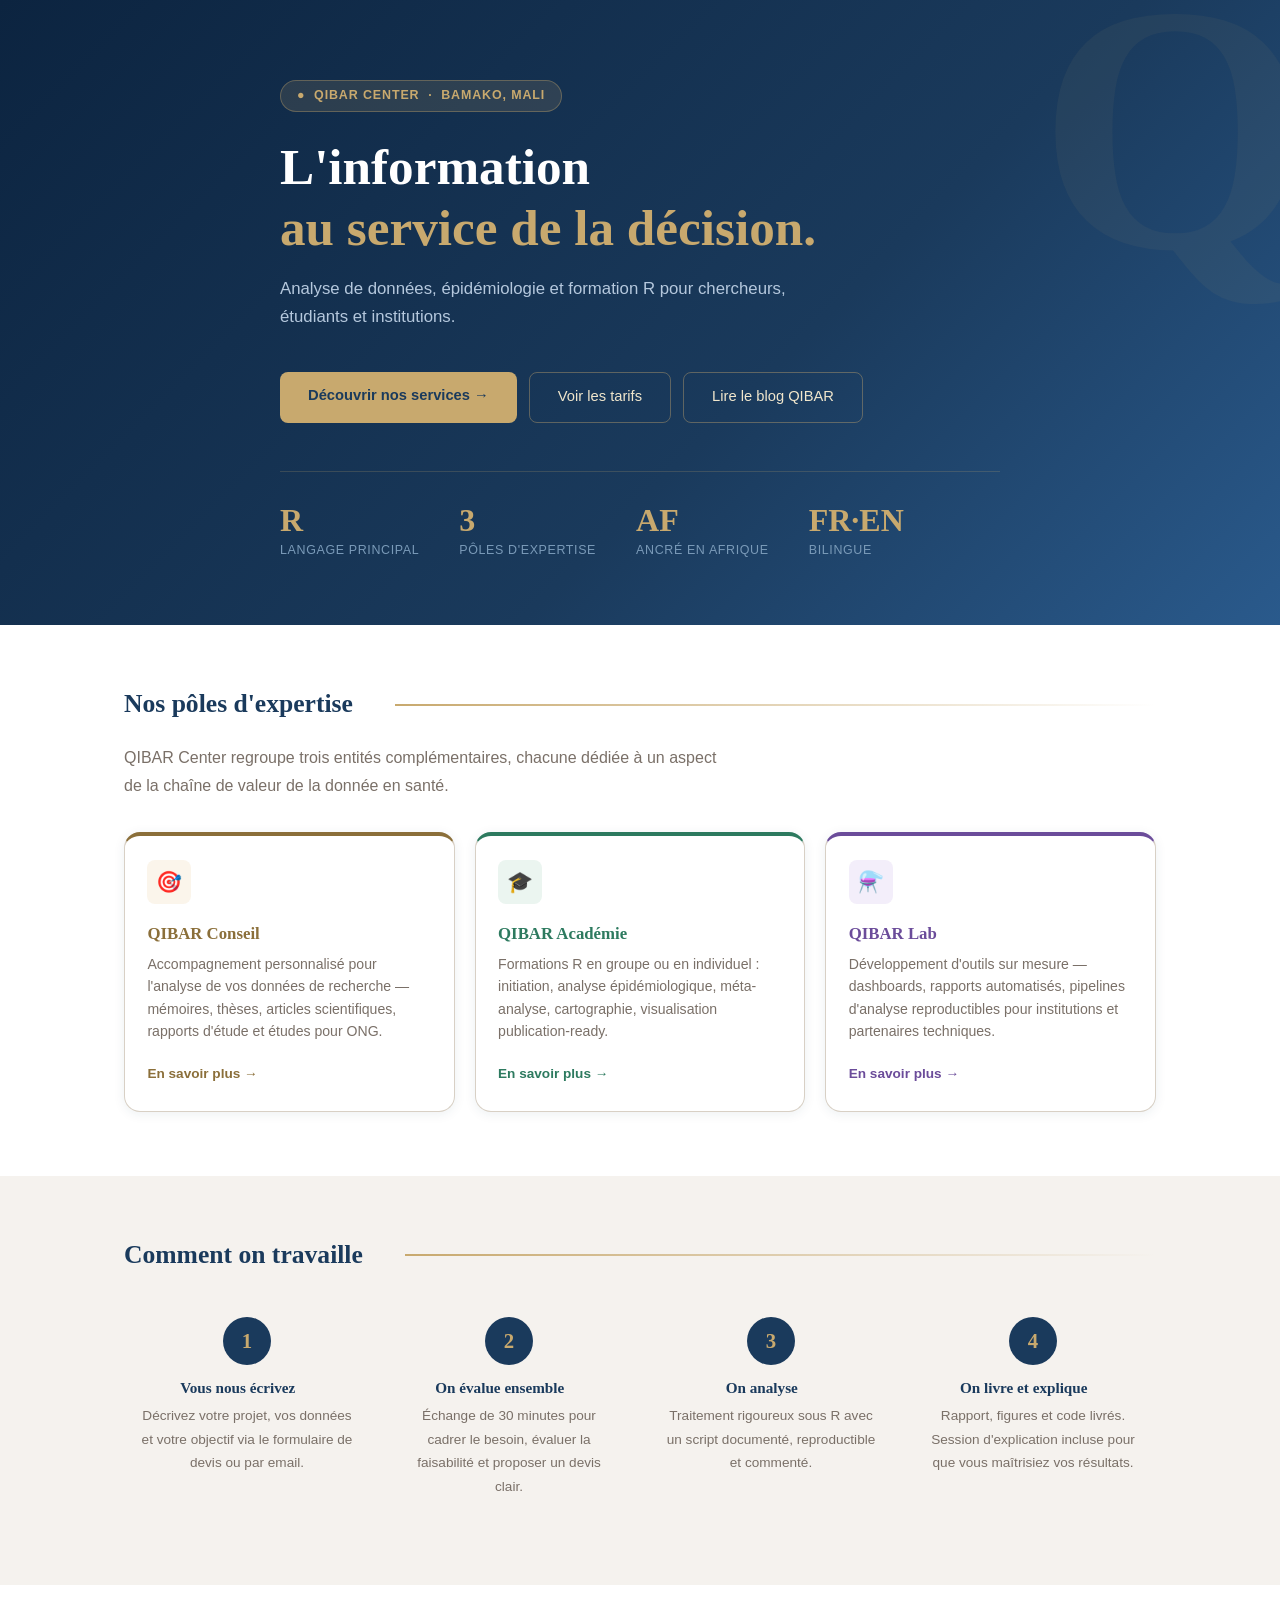
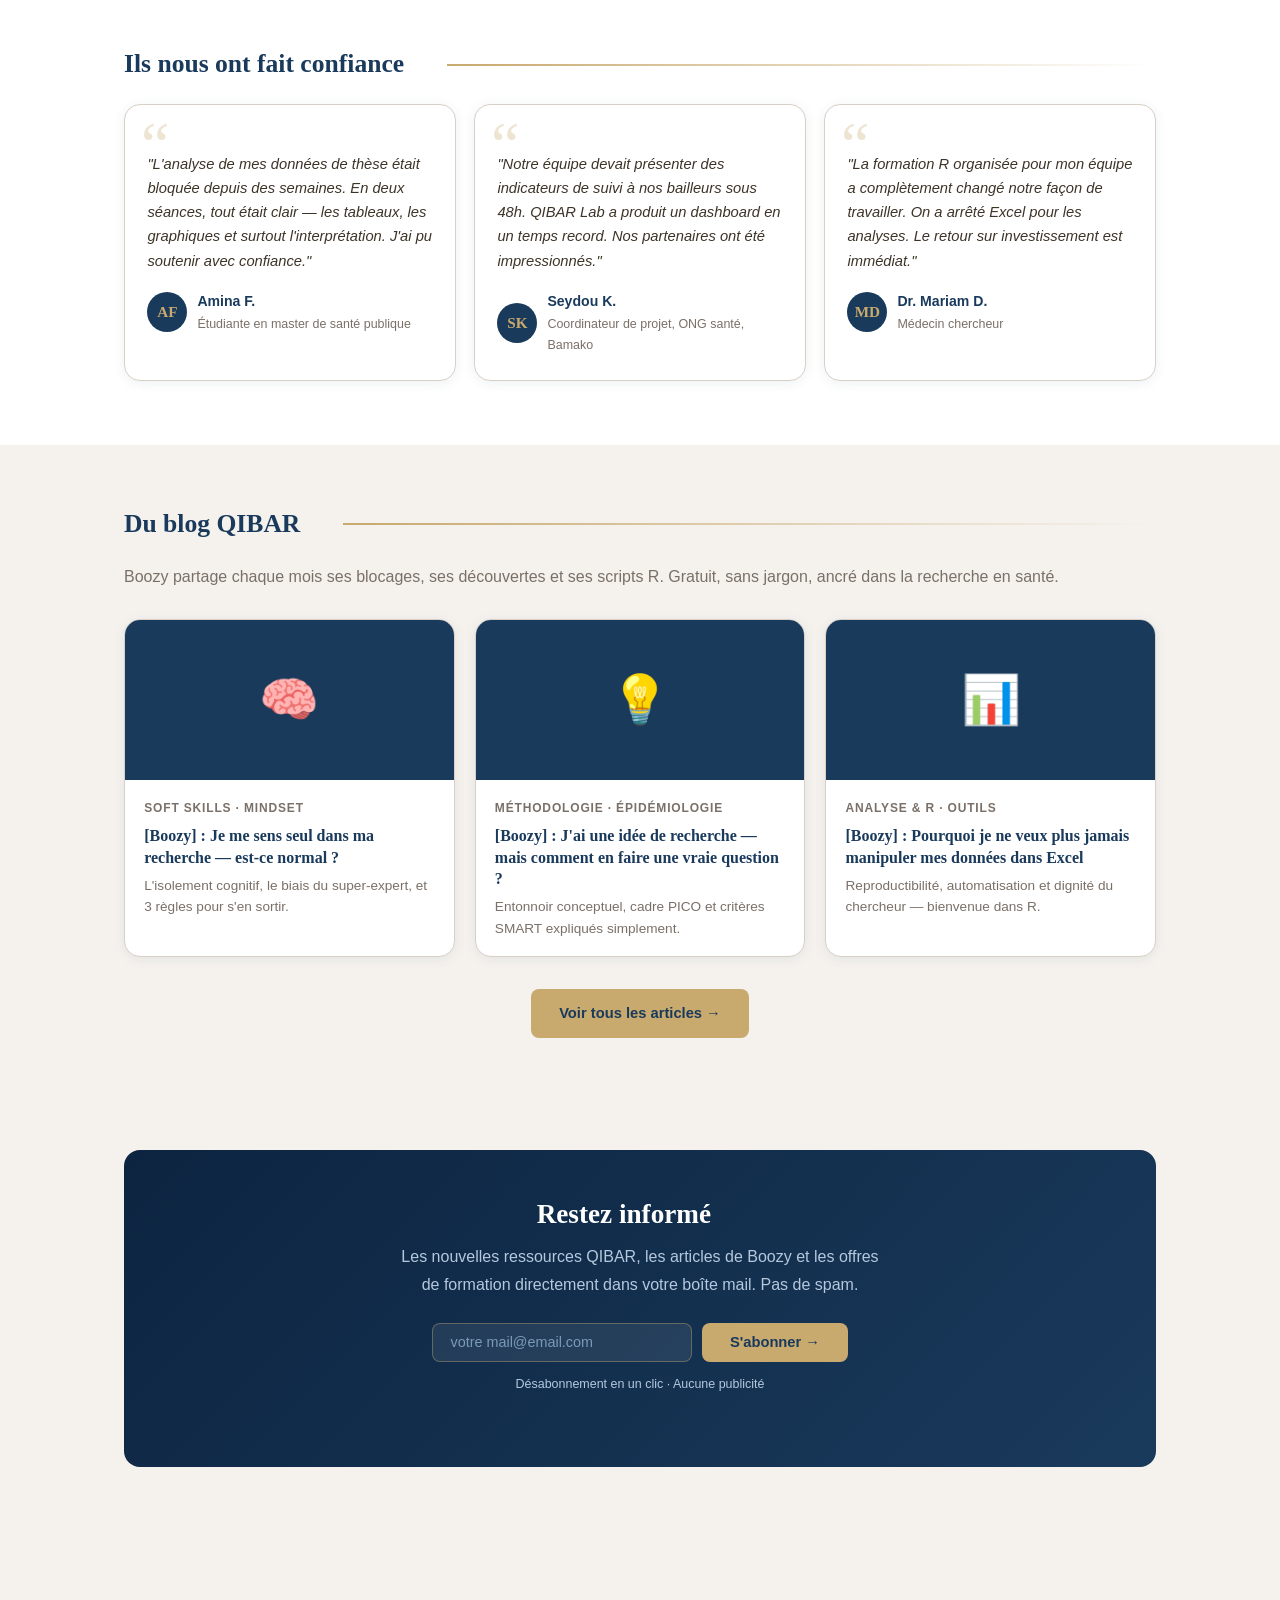
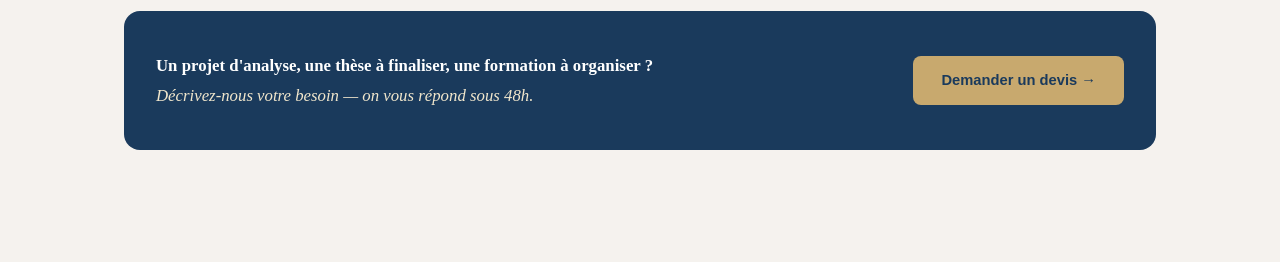
==== commit 622cd387: "MAJ_TARIFS" ====
--- a/docs/index.html
+++ b/docs/index.html
@@ -61,6 +61,7 @@
     </p>
     <div class="hero-ctas">
       <a href="services.html" class="btn-primary">Découvrir nos services →</a>
+      <a href="tarifs.html" class="btn-secondary">Voir les tarifs</a>
       <a href="https://boozygit.github.io/Blog/" target="_blank" class="btn-secondary">Lire le blog QIBAR</a>
     </div>
     <div class="hero-stats">
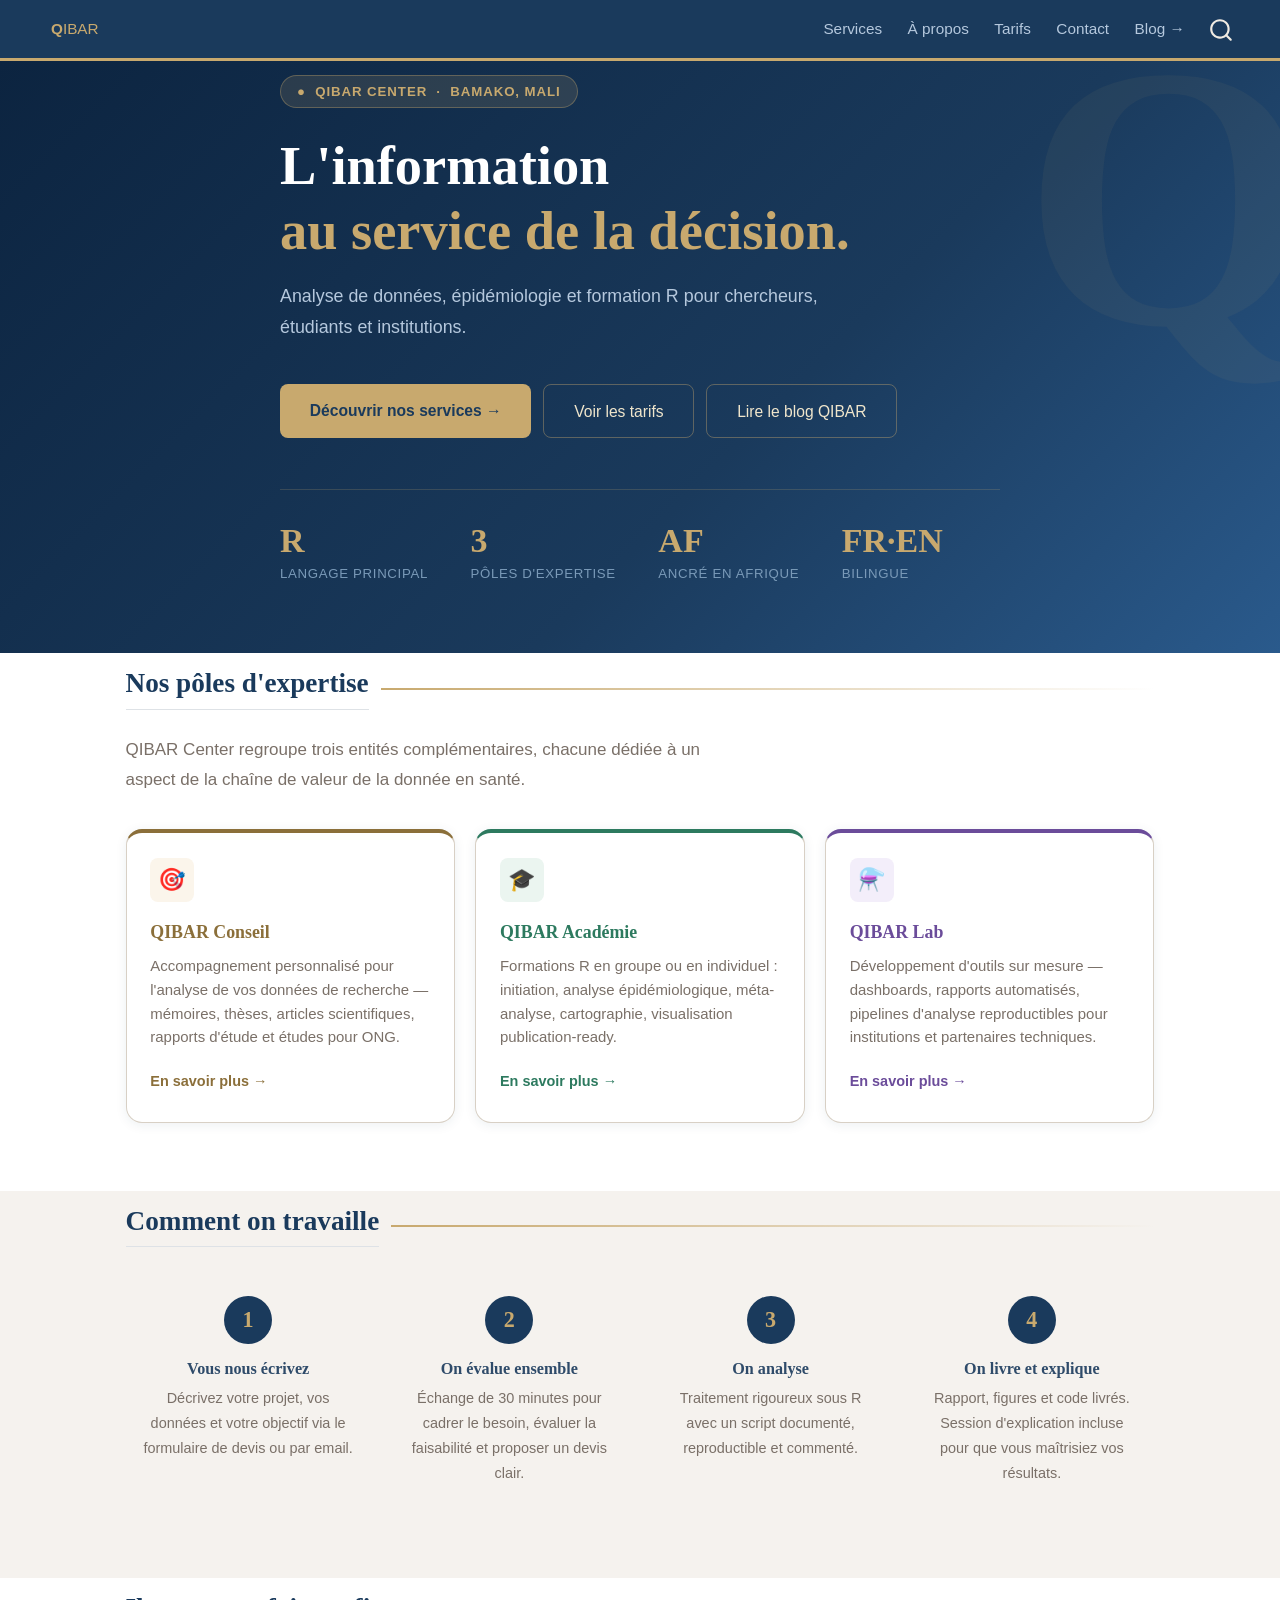
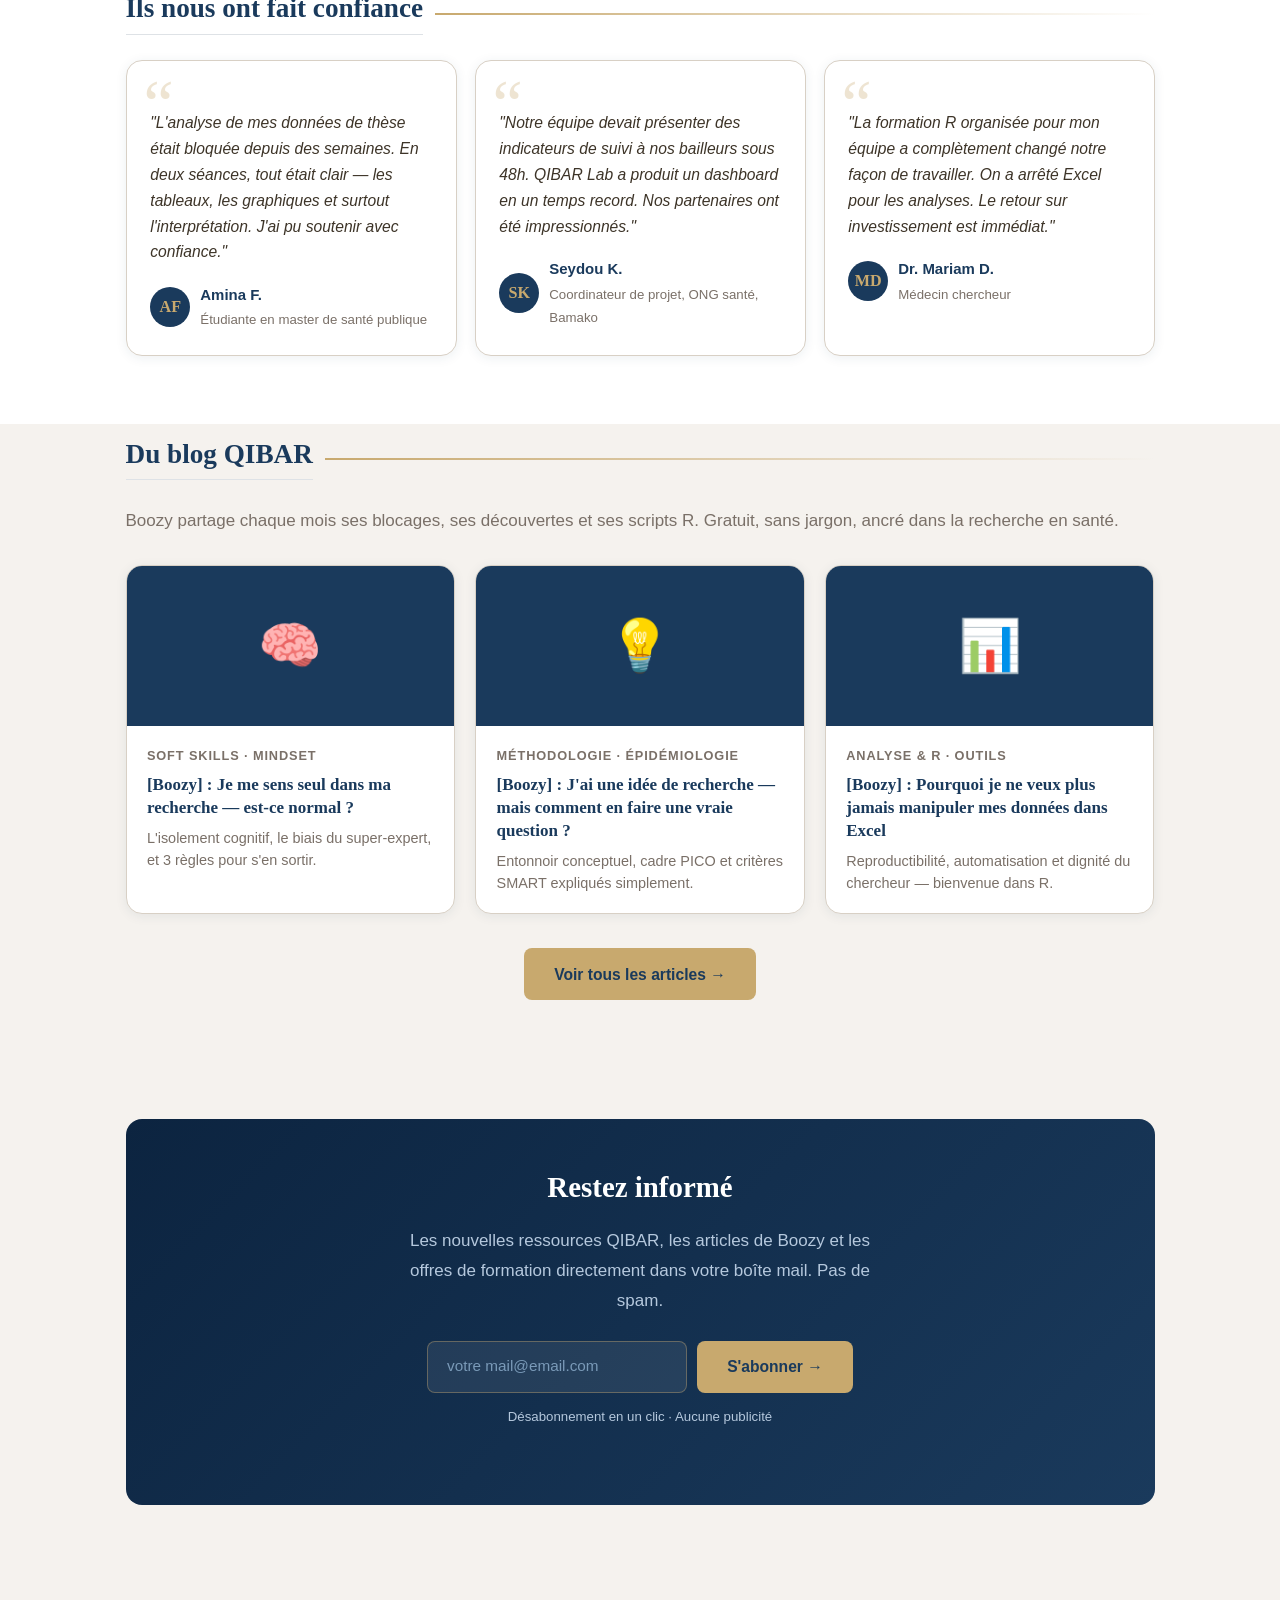
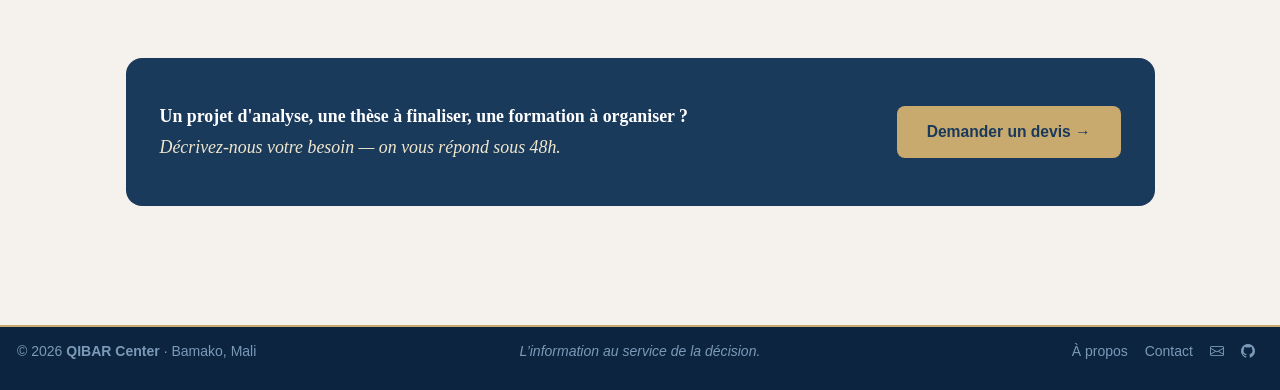
==== commit 30f2a5f2: "MAJ_Navbar" ====
--- a/docs/index.html
+++ b/docs/index.html
@@ -20,20 +20,52 @@
   margin: 0 0.8em 0.2em -1em; /* quarto-specific, see https://github.com/quarto-dev/quarto-cli/issues/4556 */ 
   vertical-align: middle;
 }
-.display.math{display: block; text-align: center; margin: 0.5rem auto;}
 </style>
 
 
+<script src="site_libs/quarto-nav/quarto-nav.js"></script>
+<script src="site_libs/clipboard/clipboard.min.js"></script>
+<script src="site_libs/quarto-search/autocomplete.umd.js"></script>
+<script src="site_libs/quarto-search/fuse.min.js"></script>
+<script src="site_libs/quarto-search/quarto-search.js"></script>
+<meta name="quarto:offset" content="./">
 <link href="./images/favicon.png" rel="icon" type="image/png">
-<script src="site_libs/clipboard/clipboard.min.js"></script>
-<script src="site_libs/quarto-html/tabby.min.js"></script>
+<script src="site_libs/quarto-html/quarto.js"></script>
 <script src="site_libs/quarto-html/popper.min.js"></script>
 <script src="site_libs/quarto-html/tippy.umd.min.js"></script>
 <script src="site_libs/quarto-html/anchor.min.js"></script>
 <link href="site_libs/quarto-html/tippy.css" rel="stylesheet">
-<link href="site_libs/quarto-html/light-border.css" rel="stylesheet">
-<link href="site_libs/quarto-html/quarto-html-5acaefe6876f2fc5583d865d9e6bf35c.min.css" rel="stylesheet" append-hash="true" data-mode="light">
 <link href="site_libs/quarto-html/quarto-syntax-highlighting-2486e1f0a3ee9ee1fc393803a1361cdb.css" rel="stylesheet" id="quarto-text-highlighting-styles">
+<script src="site_libs/bootstrap/bootstrap.min.js"></script>
+<link href="site_libs/bootstrap/bootstrap-icons.css" rel="stylesheet">
+<link href="site_libs/bootstrap/bootstrap-5a0276e2fbee61368600a090c7647b25.min.css" rel="stylesheet" append-hash="true" id="quarto-bootstrap" data-mode="light">
+<script id="quarto-search-options" type="application/json">{
+  "location": "navbar",
+  "copy-button": false,
+  "collapse-after": 3,
+  "panel-placement": "end",
+  "type": "overlay",
+  "limit": 50,
+  "keyboard-shortcut": [
+    "f",
+    "/",
+    "s"
+  ],
+  "show-item-context": false,
+  "language": {
+    "search-no-results-text": "No results",
+    "search-matching-documents-text": "matching documents",
+    "search-copy-link-title": "Copy link to search",
+    "search-hide-matches-text": "Hide additional matches",
+    "search-more-match-text": "more match in this document",
+    "search-more-matches-text": "more matches in this document",
+    "search-clear-button-title": "Clear",
+    "search-text-placeholder": "",
+    "search-detached-cancel-button-title": "Cancel",
+    "search-submit-button-title": "Submit",
+    "search-label": "Search"
+  }
+}</script>
 <style>html{ scroll-behavior: smooth; }</style>
 
 
@@ -44,8 +76,56 @@
 <meta property="og:site_name" content="QIBAR Center">
 </head>
 
-<body>
-
+<body class="nav-fixed fullcontent">
+
+<div id="quarto-search-results"></div>
+  <header id="quarto-header" class="headroom fixed-top">
+    <nav class="navbar navbar-expand-lg " data-bs-theme="dark">
+      <div class="navbar-container container-fluid">
+            <div id="quarto-search" class="" title="Search"></div>
+          <button class="navbar-toggler" type="button" data-bs-toggle="collapse" data-bs-target="#navbarCollapse" aria-controls="navbarCollapse" role="menu" aria-expanded="false" aria-label="Toggle navigation" onclick="if (window.quartoToggleHeadroom) { window.quartoToggleHeadroom(); }">
+  <span class="navbar-toggler-icon"></span>
+</button>
+          <div class="collapse navbar-collapse" id="navbarCollapse">
+            <ul class="navbar-nav navbar-nav-scroll me-auto">
+  <li class="nav-item">
+    <a class="nav-link active" href="./index.html" aria-current="page"> 
+<span class="menu-text"><strong>Q</strong>IBAR</span></a>
+  </li>  
+</ul>
+            <ul class="navbar-nav navbar-nav-scroll ms-auto">
+  <li class="nav-item">
+    <a class="nav-link" href="./services.html"> 
+<span class="menu-text">Services</span></a>
+  </li>  
+  <li class="nav-item">
+    <a class="nav-link" href="./about.html"> 
+<span class="menu-text">À propos</span></a>
+  </li>  
+  <li class="nav-item">
+    <a class="nav-link" href="./tarifs.html"> 
+<span class="menu-text">Tarifs</span></a>
+  </li>  
+  <li class="nav-item">
+    <a class="nav-link" href="./contact.html"> 
+<span class="menu-text">Contact</span></a>
+  </li>  
+  <li class="nav-item">
+    <a class="nav-link" href="https://boozygit.github.io/Blog/" target="_blank"> 
+<span class="menu-text">Blog →</span></a>
+  </li>  
+</ul>
+          </div> <!-- /navcollapse -->
+            <div class="quarto-navbar-tools">
+</div>
+      </div> <!-- /container-fluid -->
+    </nav>
+</header>
+<!-- content -->
+<div id="quarto-content" class="quarto-container page-layout-custom page-navbar">
+<!-- sidebar -->
+<!-- margin-sidebar -->
+<!-- main -->
 
 
 
@@ -89,7 +169,7 @@
 <section class="section" style="background:#fff">
   <div class="container-qibar">
     <div class="sec-label">
-      <h2 class="anchored">Nos pôles d'expertise</h2>
+      <h2>Nos pôles d'expertise</h2>
       <div class="sec-line"></div>
     </div>
     <p style="color:var(--qibar-gris);max-width:600px;margin-bottom:2rem">
@@ -136,28 +216,28 @@
 <section class="section" style="background:var(--qibar-sable)">
   <div class="container-qibar">
     <div class="sec-label">
-      <h2 class="anchored">Comment on travaille</h2>
+      <h2>Comment on travaille</h2>
       <div class="sec-line"></div>
     </div>
     <div class="process-grid">
       <div class="process-step">
         <div class="process-num">1</div>
-        <h4 class="anchored">Vous nous écrivez</h4>
+        <h4>Vous nous écrivez</h4>
         <p>Décrivez votre projet, vos données et votre objectif via le formulaire de devis ou par email.</p>
       </div>
       <div class="process-step">
         <div class="process-num">2</div>
-        <h4 class="anchored">On évalue ensemble</h4>
+        <h4>On évalue ensemble</h4>
         <p>Échange de 30 minutes pour cadrer le besoin, évaluer la faisabilité et proposer un devis clair.</p>
       </div>
       <div class="process-step">
         <div class="process-num">3</div>
-        <h4 class="anchored">On analyse</h4>
+        <h4>On analyse</h4>
         <p>Traitement rigoureux sous R avec un script documenté, reproductible et commenté.</p>
       </div>
       <div class="process-step">
         <div class="process-num">4</div>
-        <h4 class="anchored">On livre et explique</h4>
+        <h4>On livre et explique</h4>
         <p>Rapport, figures et code livrés. Session d'explication incluse pour que vous maîtrisiez vos résultats.</p>
       </div>
     </div>
@@ -168,7 +248,7 @@
 <section class="section" style="background:#fff">
   <div class="container-qibar">
     <div class="sec-label">
-      <h2 class="anchored">Ils nous ont fait confiance</h2>
+      <h2>Ils nous ont fait confiance</h2>
       <div class="sec-line"></div>
     </div>
     <div class="testimonials-grid">
@@ -226,7 +306,7 @@
 <section class="section" style="background:var(--qibar-sable)">
   <div class="container-qibar">
     <div class="sec-label">
-      <h2 class="anchored">Du blog QIBAR</h2>
+      <h2>Du blog QIBAR</h2>
       <div class="sec-line"></div>
     </div>
     <p style="color:var(--qibar-gris);margin-bottom:1.75rem">
@@ -275,7 +355,7 @@
 <section style="padding:0 1.5rem 3rem">
   <div class="container-qibar">
     <div class="newsletter-section">
-      <h2 style="border:none;margin-top:0" class="anchored">Restez informé</h2>
+      <h2 style="border:none;margin-top:0">Restez informé</h2>
       <p>Les nouvelles ressources QIBAR, les articles de Boozy et les offres de formation
          directement dans votre boîte mail. Pas de spam.</p>
       <!-- Remplacer l'action par votre URL Brevo -->
@@ -298,6 +378,8 @@
     </div>
   </div>
 </section>
+
+
 
 
 <script id="quarto-html-after-body" type="application/javascript">
@@ -320,10 +402,6 @@
     }
   }
   toggleBodyColorPrimary();  
-  const tabsets =  window.document.querySelectorAll(".panel-tabset-tabby")
-  tabsets.forEach(function(tabset) {
-    const tabby = new Tabby('#' + tabset.id);
-  });
   const icon = "";
   const anchorJS = new window.AnchorJS();
   anchorJS.options = {
@@ -428,7 +506,7 @@
       },
       interactive: true,
       interactiveBorder: 10,
-      theme: 'light-border',
+      theme: 'quarto',
       placement: 'bottom-start',
     };
     if (contentFn) {
@@ -729,6 +807,43 @@
   }
 });
 </script>
+</div> <!-- /content -->
+<footer class="footer">
+  <div class="nav-footer">
+    <div class="nav-footer-left">
+<p>© 2026 <strong>QIBAR Center</strong> · Bamako, Mali</p>
+</div>   
+    <div class="nav-footer-center">
+<p><em>L’information au service de la décision.</em></p>
+</div>
+    <div class="nav-footer-right">
+      <ul class="footer-items list-unstyled">
+    <li class="nav-item">
+    <a class="nav-link" href="./about.html">
+<p>À propos</p>
+</a>
+  </li>  
+    <li class="nav-item">
+    <a class="nav-link" href="./contact.html">
+<p>Contact</p>
+</a>
+  </li>  
+    <li class="nav-item compact">
+    <a class="nav-link" href="mailto:mahamoud.koureichi@gmail.com">
+      <i class="bi bi-envelope" role="img">
+</i> 
+    </a>
+  </li>  
+    <li class="nav-item compact">
+    <a class="nav-link" href="https://github.com/boozygit">
+      <i class="bi bi-github" role="img">
+</i> 
+    </a>
+  </li>  
+</ul>
+    </div>
+  </div>
+</footer>
 
 
 
